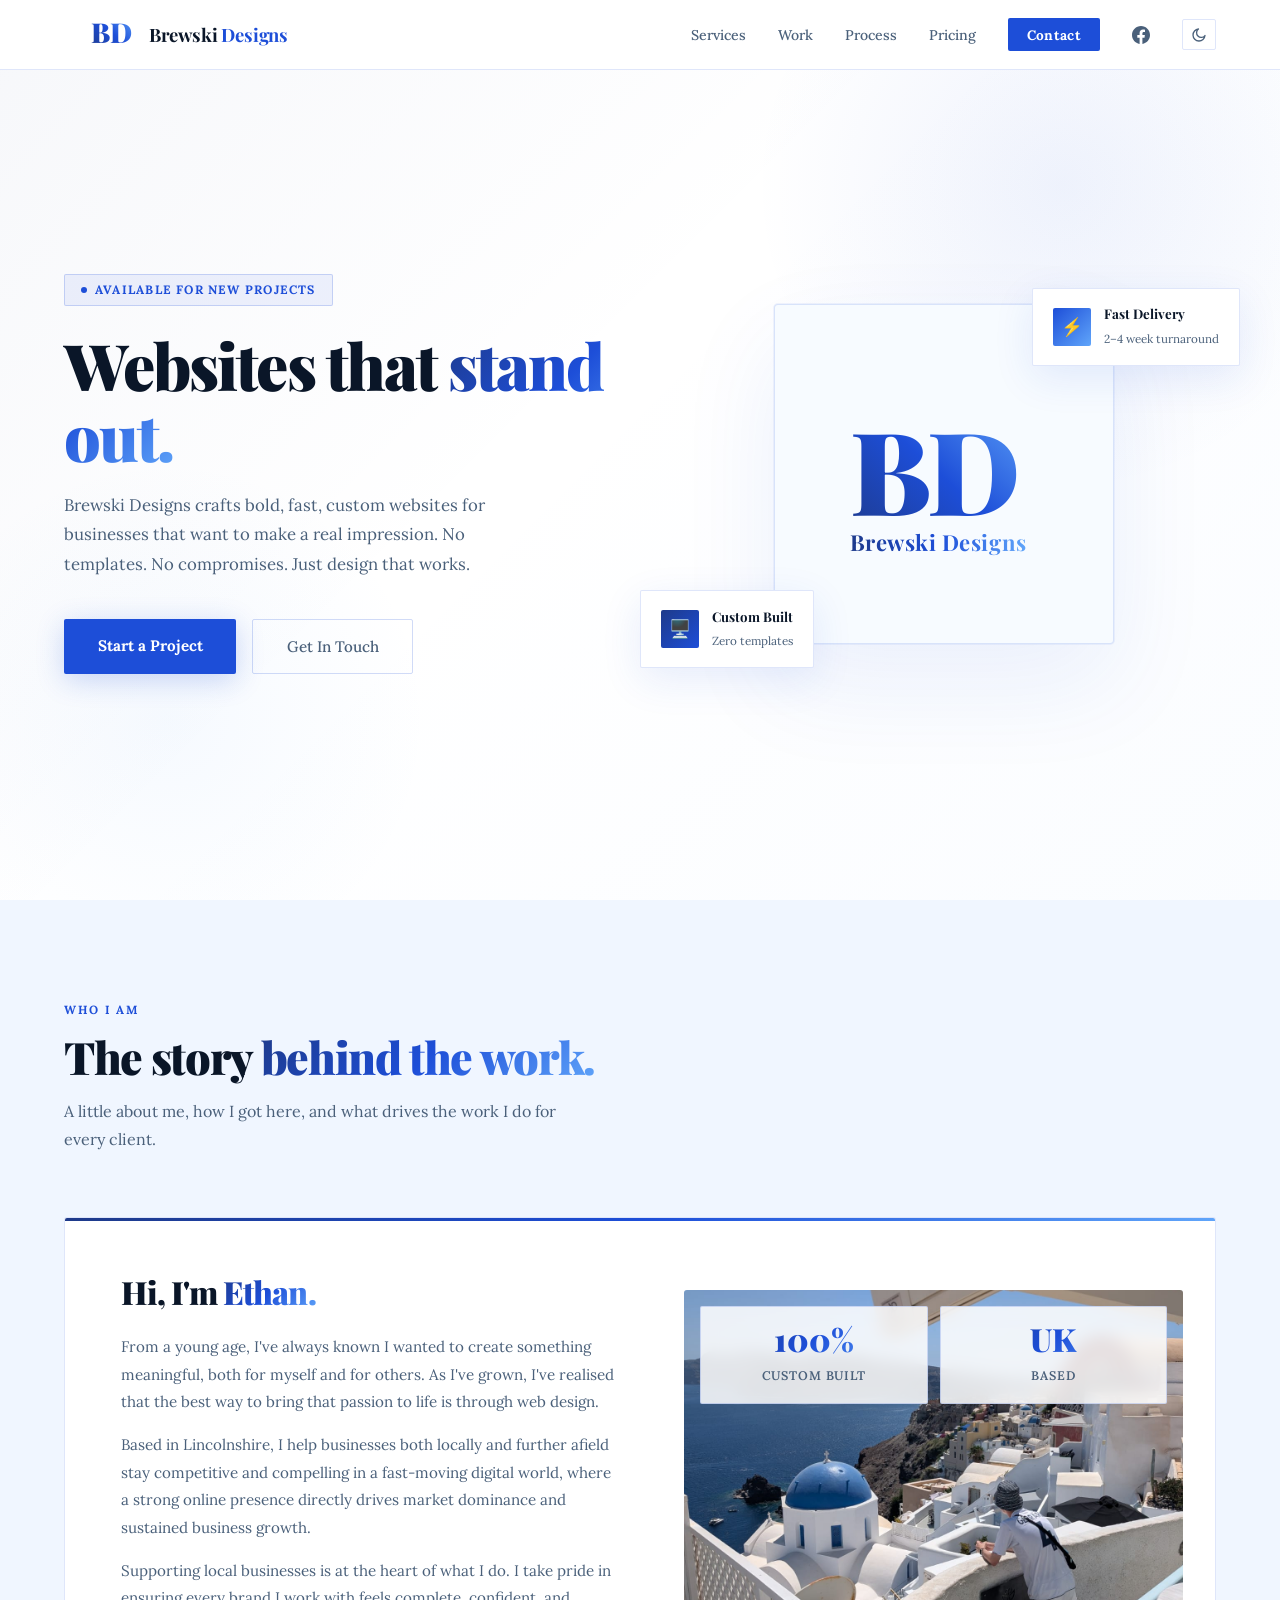
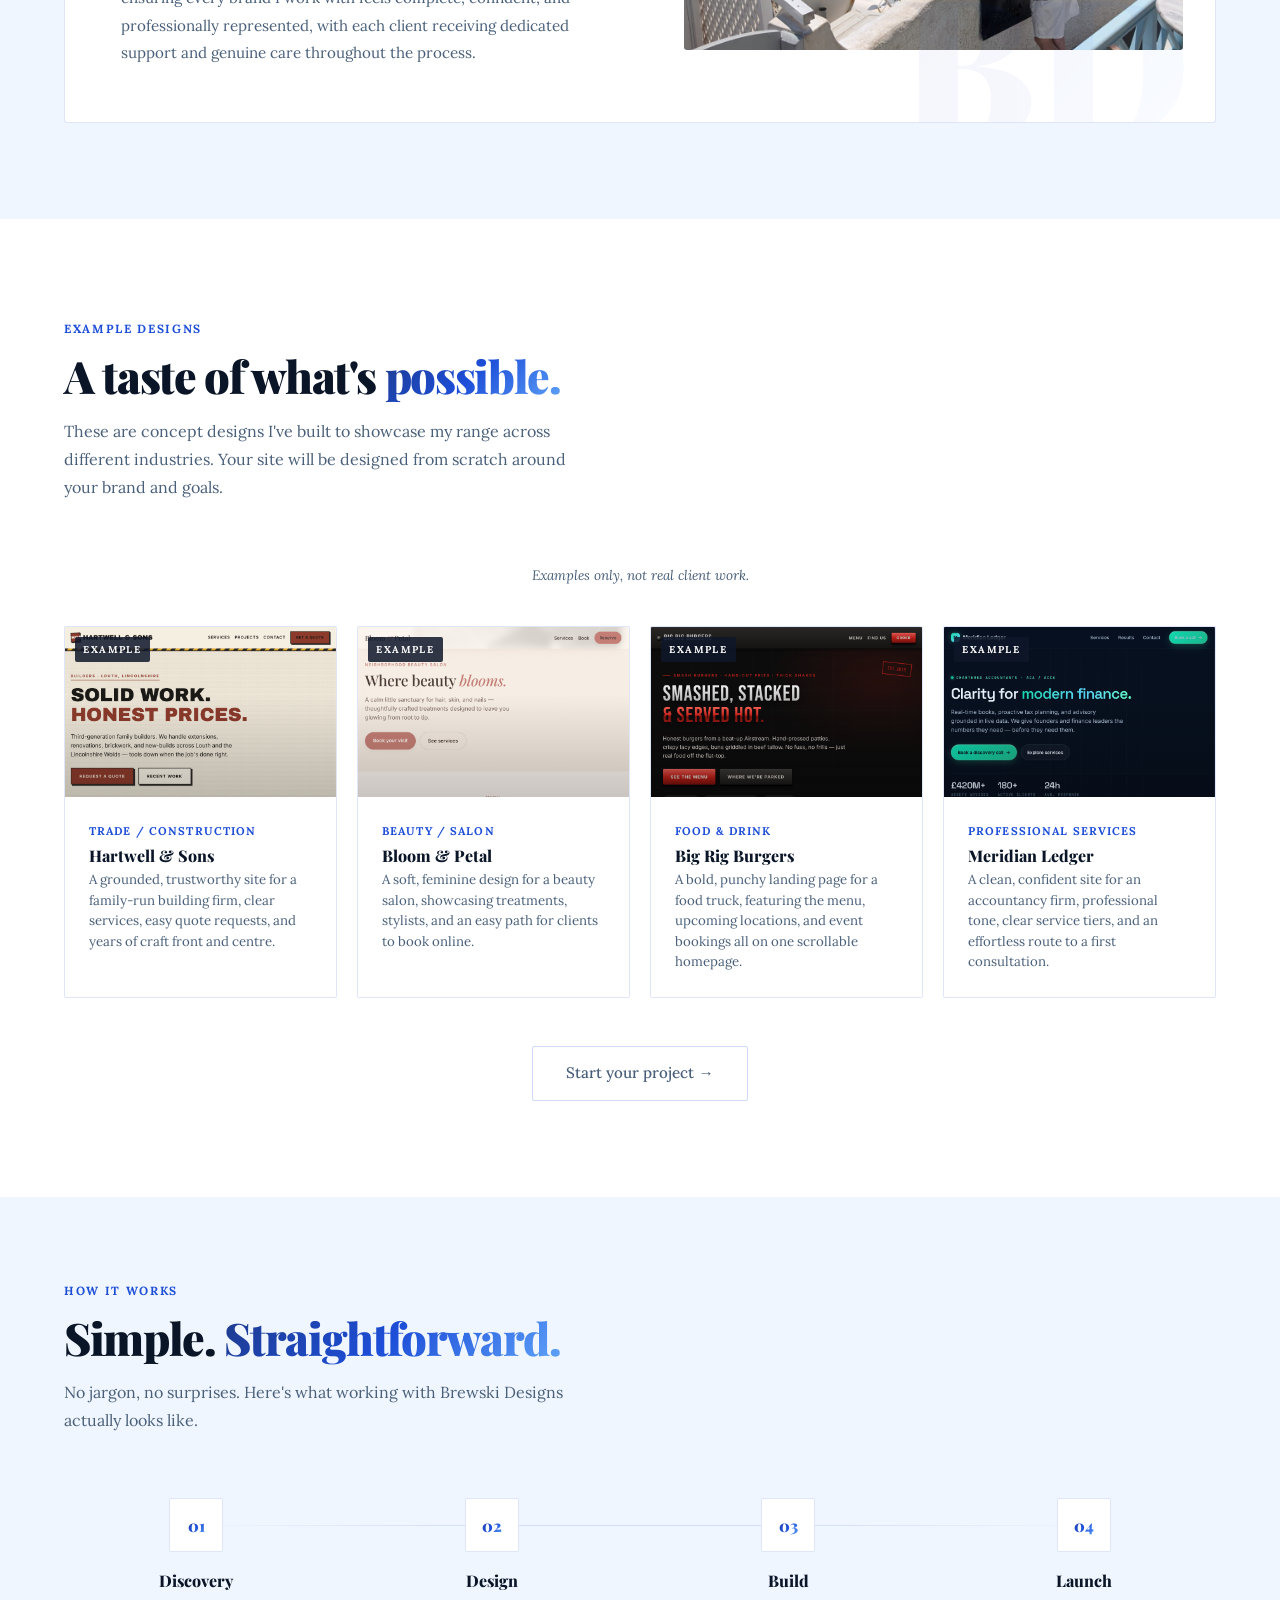
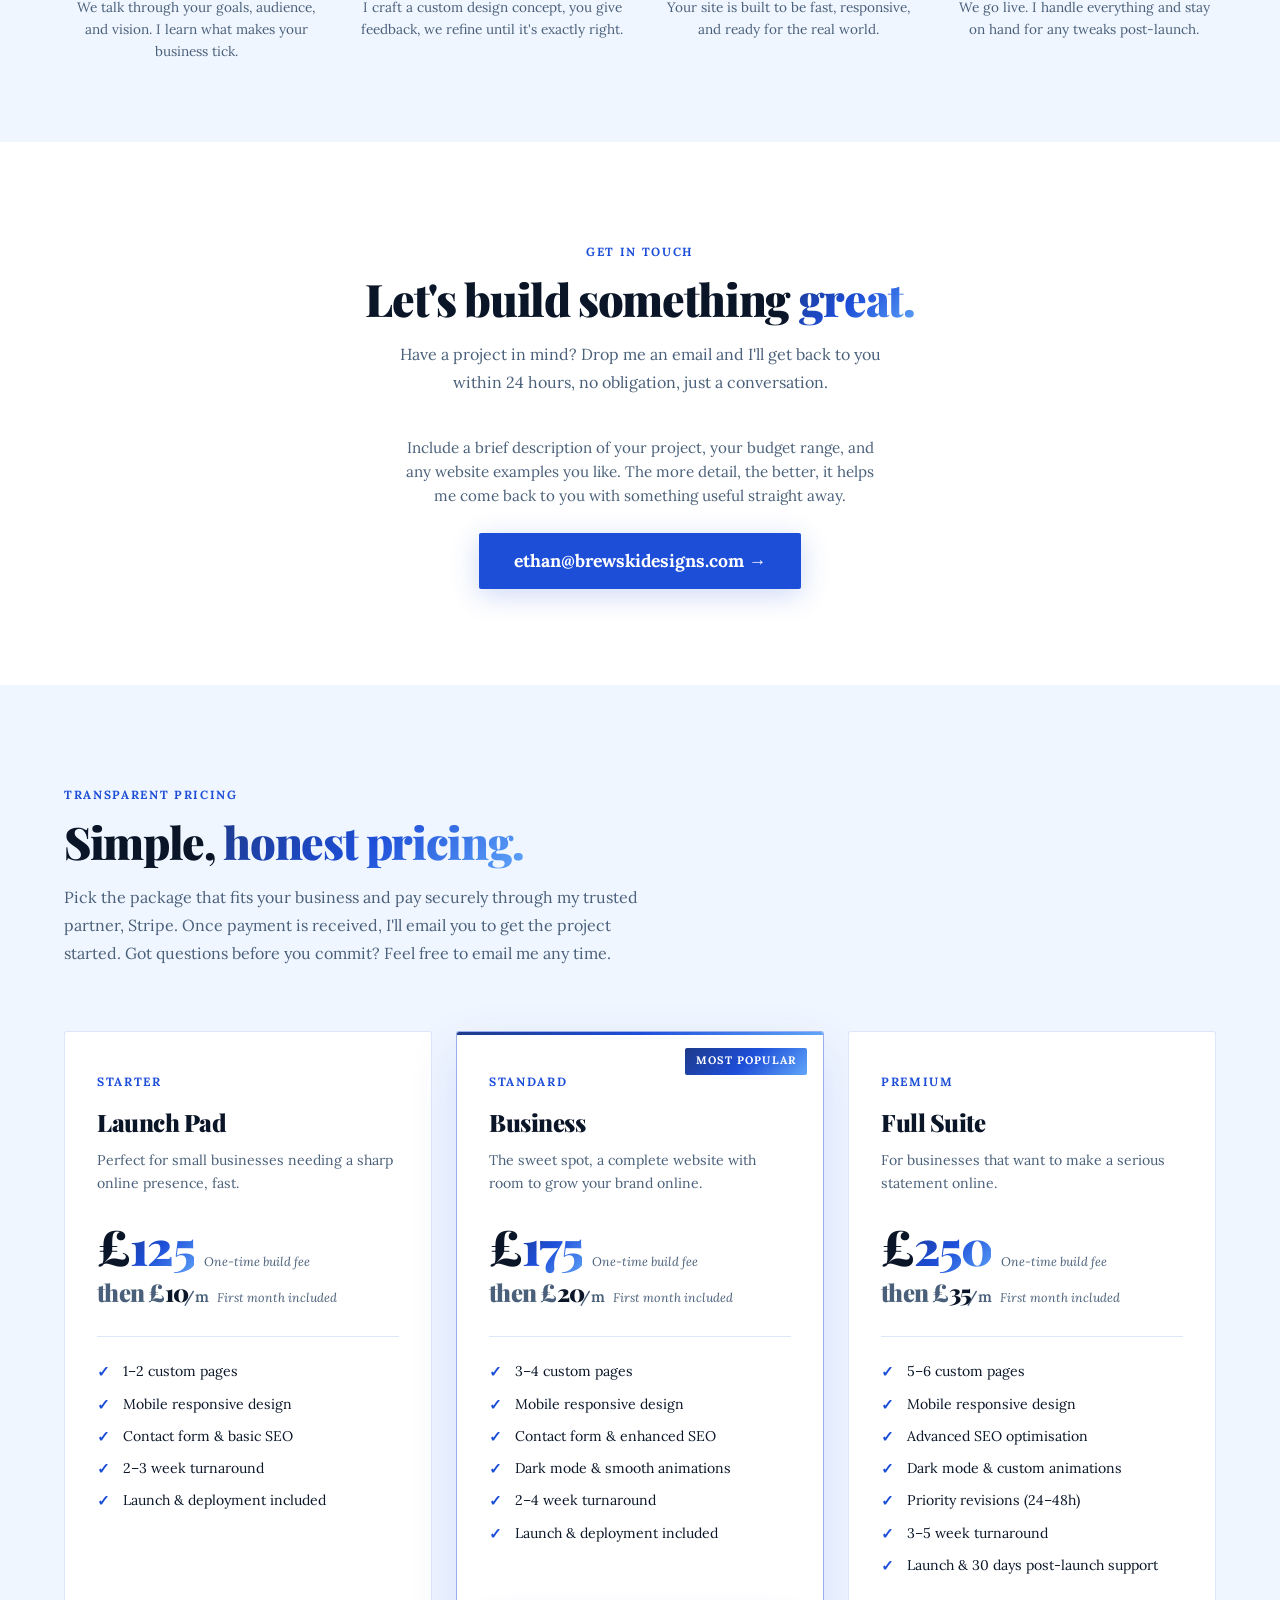
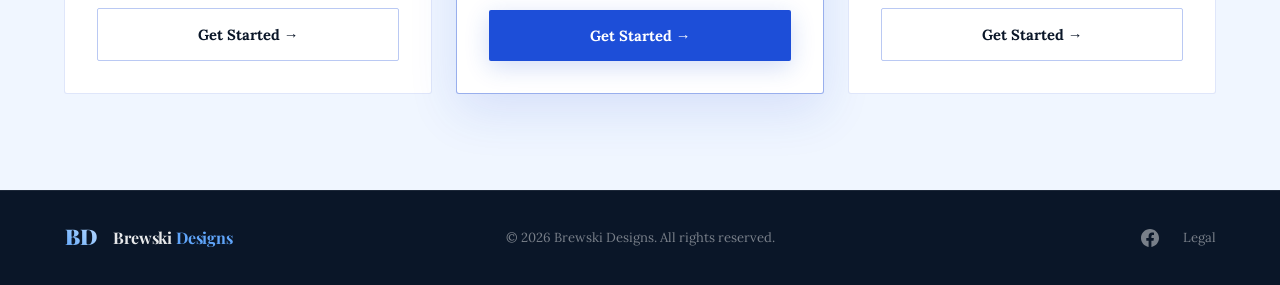
==== index.html @ c7e1b0f9 "Add files via upload" ====
<!DOCTYPE html>
<html lang="en">
<head>
  <meta charset="UTF-8" />
  <meta name="viewport" content="width=device-width, initial-scale=1.0" />

  <!-- Primary SEO -->
  <title>Brewski Designs | Custom Web Design for UK Businesses</title>
  <meta name="description" content="Brewski Designs crafts bold, fast, custom websites for UK businesses. 100% custom-built, no templates. Starter, Standard & Premium packages from £125." />
  <meta name="keywords" content="web design, website design, UK web designer, Lincolnshire web design, custom website, small business website, bespoke web design, Brewski Designs" />
  <meta name="author" content="Ethan Brewer" />
  <meta name="robots" content="index, follow" />
  <link rel="canonical" href="https://brewskidesigns.com/" />

  <!-- Open Graph (Facebook, LinkedIn, iMessage, etc.) -->
  <meta property="og:type" content="website" />
  <meta property="og:url" content="https://brewskidesigns.com/" />
  <meta property="og:title" content="Brewski Designs | Custom Web Design for UK Businesses" />
  <meta property="og:description" content="Bold, fast, custom websites for UK businesses. No templates, no compromises. Starter, Standard & Premium packages from £125." />
  <meta property="og:image" content="https://brewskidesigns.com/og-image.png" />
  <meta property="og:image:alt" content="Brewski Designs logo" />
  <meta property="og:site_name" content="Brewski Designs" />
  <meta property="og:locale" content="en_GB" />

  <!-- Twitter / X -->
  <meta name="twitter:card" content="summary" />
  <meta name="twitter:title" content="Brewski Designs | Custom Web Design for UK Businesses" />
  <meta name="twitter:description" content="Bold, fast, custom websites for UK businesses. No templates, no compromises. Packages from £175." />
  <meta name="twitter:image" content="https://brewskidesigns.com/og-image.png" />
  <meta name="twitter:image:alt" content="Brewski Designs logo" />

  <!-- Theme colour for mobile browser chrome -->
  <meta name="theme-color" content="#1D4ED8" media="(prefers-color-scheme: light)" />
  <meta name="theme-color" content="#090F1D" media="(prefers-color-scheme: dark)" />

  <!-- Structured data: Local business -->
  <script type="application/ld+json">
  {
    "@context": "https://schema.org",
    "@type": "ProfessionalService",
    "name": "Brewski Designs",
    "description": "Custom web design service for UK businesses.",
    "url": "https://brewskidesigns.com/",
    "email": "ethan@brewskidesigns.com",
    "founder": { "@type": "Person", "name": "Ethan Brewer" },
    "areaServed": { "@type": "Country", "name": "United Kingdom" },
    "address": { "@type": "PostalAddress", "addressRegion": "Lincolnshire", "addressCountry": "GB" },
    "priceRange": "££",
    "image": "https://brewskidesigns.com/favicon_io/android-chrome-512x512.png",
    "sameAs": []
  }
  </script>

  <link rel="apple-touch-icon" sizes="180x180" href="favicon_io/apple-touch-icon.png">
  <link rel="icon" type="image/png" sizes="32x32" href="favicon_io/favicon-32x32.png">
  <link rel="icon" type="image/png" sizes="16x16" href="favicon_io/favicon-16x16.png">
  <link rel="manifest" href="favicon_io/site.webmanifest">
  <link rel="preconnect" href="https://fonts.googleapis.com" />
  <link rel="preconnect" href="https://fonts.gstatic.com" crossorigin />
  <link href="https://fonts.googleapis.com/css2?family=Playfair+Display:wght@400;700;900&family=Lora:wght@400;500;600;700&display=swap" rel="stylesheet" />
  <style>
    *, *::before, *::after { box-sizing: border-box; margin: 0; padding: 0; }

    :root {
      --navy:      #1e3a8a;
      --blue:      #1D4ED8;
      --sky:       #60A5FA;
      --black:     #0A1628;

      /* Surfaces */
      --bg:        #FFFFFF;
      --bg-2:      #F0F6FF;
      --bg-card:   #F7FBFF;
      --bg-card2:  #EBF4FF;
      --text:      #0A1628;
      --muted:     #4A607A;
      --border:    rgba(29,78,216,.14);
      --white:     #FFFFFF;

      /* Component-specific */
      --nav-bg:         rgba(255,255,255,.94);
      --float-card-bg:  #FFFFFF;
      --stat-box-bg:    rgba(255,255,255,.85);
      --stat-box-hover: rgba(255,255,255,.98);
      --footer-bg:      #0A1628;

      /* Gradient shorthand */
      --grad: linear-gradient(135deg, var(--navy), var(--blue), var(--sky));
      --grad-45: linear-gradient(45deg, var(--navy), var(--blue) 50%, var(--sky));
    }

    /* ── DARK MODE ────────────────────────────────────────── */
    [data-theme="dark"] {
      --bg:        #090F1D;
      --bg-2:      #0C1526;
      --bg-card:   #101A30;
      --bg-card2:  #142038;
      --text:      #E4EDF8;
      --muted:     #6A84A6;
      --border:    rgba(96,165,250,.13);

      --nav-bg:         rgba(9,15,29,.92);
      --float-card-bg:  #142038;
      --stat-box-bg:    rgba(9,15,29,.78);
      --stat-box-hover: rgba(9,15,29,.94);
      --footer-bg:      #060C18;
    }

    /* Smooth theme transitions */
    body, nav, section, footer,
    .about-card, .project-card,
    .float-card, .about-stat, .step-num,
    .hero-logo-wrap {
      transition: background .3s, background-color .3s, border-color .3s, color .3s, box-shadow .3s;
    }

    html { scroll-behavior: smooth; }

    body {
      font-family: 'Lora', Georgia, serif;
      color: var(--text);
      background: var(--bg);
      line-height: 1.6;
      overflow-x: hidden;
    }

    h1, h2, h3, h4 { font-family: 'Playfair Display', Georgia, serif; line-height: 1.1; }

    /* ── LOGO SVG ─────────────────────────────────────────── */
    .bd-logo-svg { display: block; }

    /* ── NAV ──────────────────────────────────────────────── */
    nav {
      position: fixed;
      top: 0; left: 0; right: 0;
      z-index: 100;
      display: flex;
      align-items: center;
      justify-content: space-between;
      padding: 0 5% 0 7%;
      height: 70px;
      background: var(--nav-bg);
      backdrop-filter: blur(16px);
      border-bottom: 1px solid var(--border);
    }

    .nav-brand {
      display: flex;
      align-items: center;
      gap: .7rem;
      text-decoration: none;
    }

    .nav-brand-text {
      font-family: 'Playfair Display', serif;
      font-size: 1.15rem;
      font-weight: 700;
      letter-spacing: -.01em;
    }

    .nav-brand-text .b1 { color: var(--text); }
    .nav-brand-text .b2 { color: var(--blue); }

    [data-theme="dark"] .nav-brand-text .b2 { color: var(--sky); }

    footer .nav-brand-text .b1 { color: rgba(255,255,255,.85); }
    footer .nav-brand-text .b2 { color: var(--sky); }

    .nav-links {
      display: flex;
      align-items: center;
      gap: 2rem;
      list-style: none;
    }

    .nav-links a {
      color: var(--muted);
      text-decoration: none;
      font-size: .88rem;
      font-weight: 500;
      transition: color .2s;
      font-family: 'Lora', serif;
    }

    .nav-links a:hover { color: var(--text); }

    .btn-nav {
      background: var(--blue);
      color: var(--white) !important;
      padding: .48rem 1.2rem;
      border-radius: 2px;
      font-weight: 700 !important;
      font-size: .85rem !important;
      letter-spacing: .02em;
      transition: opacity .2s !important;
    }

    .btn-nav:hover { opacity: .85 !important; }

    /* ── HERO ─────────────────────────────────────────────── */
    .hero {
      min-height: 100vh;
      display: flex;
      align-items: center;
      padding: 9rem 5% 6rem;
      position: relative;
      overflow: hidden;
    }

    /* Subtle background tint orbs */
    .hero::before {
      content: '';
      position: absolute;
      top: -15%;
      right: -8%;
      width: 640px; height: 640px;
      background: radial-gradient(circle, rgba(29,78,216,.07) 0%, transparent 68%);
      pointer-events: none;
    }

    .hero::after {
      content: '';
      position: absolute;
      bottom: -10%;
      left: -8%;
      width: 540px; height: 540px;
      background: radial-gradient(circle, rgba(96,165,250,.06) 0%, transparent 68%);
      pointer-events: none;
    }

    /* Subtle diagonal sweep */
    .hero-sweep {
      position: absolute;
      inset: 0;
      background: linear-gradient(135deg,
        rgba(30,58,138,.04) 0%,
        transparent 45%,
        rgba(96,165,250,.03) 100%
      );
      pointer-events: none;
    }

    .hero-inner {
      display: grid;
      grid-template-columns: 1fr 1fr;
      gap: 4rem;
      align-items: center;
      max-width: 1200px;
      width: 100%;
      position: relative;
      z-index: 1;
    }

    .hero-pill {
      display: inline-flex;
      align-items: center;
      gap: .5rem;
      background: rgba(29,78,216,.07);
      border: 1px solid rgba(29,78,216,.2);
      color: var(--blue);
      font-size: .76rem;
      font-weight: 700;
      letter-spacing: .1em;
      text-transform: uppercase;
      padding: .35rem 1rem;
      border-radius: 2px;
      margin-bottom: 1.5rem;
      font-family: 'Lora', serif;
    }

    .hero-pill::before {
      content: '';
      width: 6px; height: 6px;
      border-radius: 50%;
      background: var(--blue);
      animation: blink 2s infinite;
    }

    @keyframes blink {
      0%,100% { opacity:1; transform:scale(1); }
      50%      { opacity:.4; transform:scale(.65); }
    }

    .hero h1 {
      font-size: clamp(2.8rem, 5vw, 4.4rem);
      font-weight: 900;
      color: var(--text);
      letter-spacing: -.03em;
      margin-bottom: 1.25rem;
    }

    .hero h1 .grad-text {
      background: var(--grad);
      -webkit-background-clip: text;
      -webkit-text-fill-color: transparent;
      background-clip: text;
    }

    .hero p {
      color: var(--muted);
      font-size: 1.05rem;
      line-height: 1.75;
      max-width: 460px;
      margin-bottom: 2.5rem;
    }

    .hero-btns { display: flex; gap: 1rem; flex-wrap: wrap; }

    .btn-primary {
      background: var(--blue);
      color: var(--white);
      font-family: 'Lora', serif;
      font-size: .95rem;
      font-weight: 700;
      padding: .9rem 2.1rem;
      border-radius: 2px;
      text-decoration: none;
      border: none;
      cursor: pointer;
      display: inline-block;
      transition: opacity .2s, transform .15s;
      box-shadow: 0 6px 28px rgba(29,78,216,.22);
    }

    .btn-primary:hover { opacity: .88; transform: translateY(-2px); }

    .btn-ghost {
      background: transparent;
      color: var(--muted);
      font-family: 'Lora', serif;
      font-size: .95rem;
      font-weight: 500;
      padding: .9rem 2.1rem;
      border-radius: 2px;
      text-decoration: none;
      border: 1px solid rgba(29,78,216,.2);
      display: inline-block;
      transition: color .2s, border-color .2s, transform .15s;
    }

    .btn-ghost:hover { color: var(--text); border-color: var(--blue); transform: translateY(-2px); }

    /* Hero right — big logo + floating card */
    .hero-visual {
      display: flex;
      align-items: center;
      justify-content: center;
      position: relative;
    }

    .hero-logo-wrap {
      width: 340px;
      height: 340px;
      border-radius: 4px;
      background: var(--bg-card);
      border: 1px solid var(--border);
      display: flex;
      align-items: center;
      justify-content: center;
      box-shadow:
        0 0 0 1px rgba(29,78,216,.06),
        0 40px 100px rgba(29,78,216,.08);
    }

    .hero-logo-wrap svg { width: 220px; height: auto; }

    .float-card {
      position: absolute;
      background: var(--float-card-bg);
      border: 1px solid var(--border);
      border-radius: 2px;
      padding: .9rem 1.25rem;
      display: flex;
      align-items: center;
      gap: .8rem;
      box-shadow: 0 12px 40px rgba(29,78,216,.1);
    }

    .float-card.fc-1 { bottom: -1.5rem; left: -2rem; }
    .float-card.fc-2 { top: -1rem; right: -1.5rem; }

    .fc-icon {
      width: 38px; height: 38px;
      border-radius: 2px;
      display: flex; align-items: center; justify-content: center;
      font-size: 1.1rem;
      flex-shrink: 0;
    }

    .fc-icon.grad-bg {
      background: linear-gradient(135deg, var(--navy), var(--blue));
    }

    .fc-icon.gold-bg {
      background: linear-gradient(135deg, var(--blue), var(--sky));
    }

    .fc-text strong {
      display: block;
      font-size: .83rem;
      font-weight: 700;
      color: var(--text);
      font-family: 'Playfair Display', serif;
    }

    .fc-text span {
      font-size: .73rem;
      color: var(--muted);
    }

    /* ── SECTION COMMONS ──────────────────────────────────── */
    section { padding: 6rem 5%; }

    .section-label {
      font-size: .74rem;
      font-weight: 700;
      letter-spacing: .14em;
      text-transform: uppercase;
      color: var(--blue);
      margin-bottom: .75rem;
      display: inline-block;
      font-family: 'Lora', serif;
    }

    .section-title {
      font-size: clamp(2rem, 3.5vw, 2.8rem);
      font-weight: 900;
      color: var(--text);
      letter-spacing: -.03em;
      margin-bottom: 1rem;
    }

    .section-title .grad-text {
      background: var(--grad);
      -webkit-background-clip: text;
      -webkit-text-fill-color: transparent;
      background-clip: text;
    }

    .section-sub {
      color: var(--muted);
      font-size: 1rem;
      max-width: 520px;
      line-height: 1.75;
    }

    .section-header { margin-bottom: 4rem; }

    /* ── ABOUT CARD ───────────────────────────────────────── */
    #services { background: var(--bg-2); }

    .about-card {
      background: var(--white);
      border: 1px solid var(--border);
      border-radius: 3px;
      padding: 3.5rem 2rem 3.5rem 3.5rem;
      position: relative;
      overflow: hidden;
      display: grid;
      grid-template-columns: 1fr 1fr;
      gap: 4rem;
      align-items: stretch;
    }

    /* Gradient top border */
    .about-card::before {
      content: '';
      position: absolute;
      top: 0; left: 0; right: 0;
      height: 3px;
      background: var(--grad);
    }

    /* Decorative background monogram */
    .about-card::after {
      content: 'BD';
      position: absolute;
      bottom: -2rem;
      right: 1.5rem;
      font-family: 'Playfair Display', serif;
      font-weight: 900;
      font-size: 12rem;
      background: var(--grad);
      -webkit-background-clip: text;
      -webkit-text-fill-color: transparent;
      background-clip: text;
      opacity: .04;
      pointer-events: none;
      line-height: 1;
    }

    .about-left h3 {
      font-size: 2rem;
      font-weight: 900;
      color: var(--text);
      letter-spacing: -.03em;
      margin-bottom: 1.5rem;
    }

    .about-left h3 span {
      background: var(--grad);
      -webkit-background-clip: text;
      -webkit-text-fill-color: transparent;
      background-clip: text;
    }

    .about-left p {
      font-size: .95rem;
      color: var(--muted);
      line-height: 1.8;
      margin-bottom: 1rem;
    }

    .about-left p:last-of-type { margin-bottom: 0; }

    .about-right {
      display: flex;
      flex-direction: column;
      gap: 0;
    }

    .about-stats-row {
      position: absolute;
      top: 1rem;
      left: 1rem;
      right: 1rem;
      display: grid;
      grid-template-columns: 1fr 1fr;
      gap: .75rem;
      z-index: 1;
    }

    .about-right .about-stat {
      padding: 1rem 1rem;
    }

    .about-image-box {
      flex: 1;
      border-radius: 3px;
      overflow: hidden;
      min-height: 320px;
      position: relative;
      background: var(--bg-card2);
      border: none;
      margin: 1rem 0;
    }

    .about-image-box img {
      width: 100%;
      height: 100%;
      object-fit: cover;
      object-position: 30% center;
      display: block;
      position: absolute;
      inset: 0;
    }

    .about-stat {
      background: var(--stat-box-bg);
      backdrop-filter: blur(8px);
      -webkit-backdrop-filter: blur(8px);
      border: 1px solid rgba(29,78,216,.18);
      border-radius: 2px;
      padding: 1.5rem 1.25rem;
      text-align: center;
      transition: border-color .2s, background .2s;
    }

    .about-stat:hover {
      background: var(--stat-box-hover);
      border-color: rgba(29,78,216,.4);
    }

    .about-stat .stat-val {
      font-family: 'Playfair Display', serif;
      font-size: 2rem;
      font-weight: 900;
      background: var(--grad);
      -webkit-background-clip: text;
      -webkit-text-fill-color: transparent;
      background-clip: text;
      line-height: 1;
      margin-bottom: .4rem;
      display: block;
    }

    .about-stat .stat-label {
      font-size: .78rem;
      font-weight: 600;
      color: var(--muted);
      text-transform: uppercase;
      letter-spacing: .07em;
    }

    @media (max-width: 768px) {
      .about-card { grid-template-columns: 1fr; gap: 2.5rem; padding: 2rem; }
      .about-image-box { border-radius: 2px; min-height: 260px; }
      .about-card::after { display: none; }
    }

    /* ── PORTFOLIO ────────────────────────────────────────── */
    #portfolio { background: var(--bg); }

    .portfolio-grid {
      display: grid;
      grid-template-columns: repeat(4, 1fr);
      gap: 1.25rem;
    }

    .portfolio-note {
      max-width: 720px;
      margin: 0 auto 2.5rem;
      text-align: center;
      font-family: 'Lora', serif;
      font-size: .85rem;
      color: var(--muted);
      font-style: italic;
    }

    .project-card {
      border-radius: 2px;
      overflow: hidden;
      background: var(--white);
      border: 1px solid var(--border);
      transition: transform .25s, box-shadow .25s, border-color .25s;
      cursor: pointer;
    }

    .project-card:hover {
      transform: translateY(-5px);
      box-shadow: 0 24px 60px rgba(29,78,216,.1);
      border-color: rgba(29,78,216,.35);
    }

    .project-thumb {
      width: 100%;
      aspect-ratio: 16/10;
      display: flex; align-items: center; justify-content: center;
      font-family: 'Playfair Display', serif;
      font-size: 2.2rem;
      font-weight: 900;
      letter-spacing: -.04em;
      position: relative;
      overflow: hidden;
      background: #f3f4f6;
    }

    .project-thumb img {
      width: 100%;
      height: 100%;
      object-fit: cover;
      object-position: top center;
      display: block;
    }

    .example-badge {
      position: absolute;
      top: .6rem;
      left: .6rem;
      background: rgba(15, 23, 42, .85);
      color: #fff;
      font-family: 'Lora', serif;
      font-size: .62rem;
      font-weight: 700;
      letter-spacing: .14em;
      text-transform: uppercase;
      padding: .3rem .55rem;
      border-radius: 2px;
      z-index: 2;
    }

    .project-thumb::after {
      content: '';
      position: absolute; inset: 0;
      background: linear-gradient(to bottom, transparent 40%, rgba(0,0,0,.2));
    }

    .pt-1 { background: linear-gradient(135deg, #dbeafe, #bfdbfe); color: var(--navy); }
    .pt-2 { background: linear-gradient(135deg, #eff6ff, #dbeafe); color: var(--blue); }
    .pt-3 { background: linear-gradient(135deg, #e0f2fe, #bae6fd); color: var(--navy); }

    .project-info { padding: 1.25rem 1.5rem 1.5rem; }

    .project-tag {
      font-size: .7rem;
      font-weight: 700;
      letter-spacing: .1em;
      text-transform: uppercase;
      color: var(--blue);
      margin-bottom: .4rem;
      display: inline-block;
      font-family: 'Lora', serif;
    }

    .project-info h3 { font-size: 1rem; font-weight: 800; color: var(--text); margin-bottom: .35rem; }
    .project-info p { font-size: .83rem; color: var(--muted); line-height: 1.55; }

    .portfolio-cta { text-align: center; margin-top: 3rem; }

    /* ── PROCESS ──────────────────────────────────────────── */
    #process { background: var(--bg-2); padding: 5rem 5%; }

    .process-steps {
      display: grid;
      grid-template-columns: repeat(4, 1fr);
      gap: 2rem;
      margin-top: 4rem;
      position: relative;
    }

    .process-steps::before {
      content: '';
      position: absolute;
      top: 27px; left: 10%; right: 10%;
      height: 1px;
      background: linear-gradient(90deg, transparent, var(--border), var(--border), transparent);
    }

    .step { text-align: center; position: relative; }

    .step-num {
      width: 54px; height: 54px;
      border-radius: 2px;
      background: var(--white);
      border: 1px solid var(--border);
      display: flex; align-items: center; justify-content: center;
      font-family: 'Playfair Display', serif;
      font-weight: 900;
      font-size: 1rem;
      margin: 0 auto 1.2rem;
      position: relative;
      z-index: 1;
    }

    /* Gradient number text */
    .step-num span {
      background: var(--grad);
      -webkit-background-clip: text;
      -webkit-text-fill-color: transparent;
      background-clip: text;
    }

    .step h3 { font-size: 1rem; font-weight: 800; color: var(--text); margin-bottom: .5rem; }
    .step p { font-size: .85rem; color: var(--muted); line-height: 1.6; }

    /* ── PRICING ──────────────────────────────────────────── */
    #pricing { background: var(--bg-2); }

    #pricing .section-sub { max-width: 780px; text-wrap: balance; }

    .pricing-grid {
      display: grid;
      grid-template-columns: repeat(3, 1fr);
      gap: 1.5rem;
      max-width: 1200px;
      margin: 0 auto;
    }

    .price-card {
      position: relative;
      background: var(--white);
      border: 1px solid var(--border);
      border-radius: 3px;
      padding: 2.5rem 2rem 2rem;
      display: flex;
      flex-direction: column;
      transition: transform .25s, box-shadow .25s, border-color .25s;
      overflow: hidden;
    }

    [data-theme="dark"] .price-card { background: var(--bg-card); }

    .price-card:hover {
      transform: translateY(-6px);
      box-shadow: 0 24px 60px rgba(29,78,216,.1);
      border-color: rgba(29,78,216,.35);
    }

    .price-card.featured {
      border-color: rgba(29,78,216,.45);
      box-shadow: 0 18px 50px rgba(29,78,216,.12);
    }

    .price-card.featured::before {
      content: '';
      position: absolute;
      top: 0; left: 0; right: 0;
      height: 3px;
      background: var(--grad);
    }

    .price-badge {
      position: absolute;
      top: 1rem;
      right: 1rem;
      background: var(--grad);
      color: var(--white);
      font-size: .68rem;
      font-weight: 700;
      letter-spacing: .1em;
      text-transform: uppercase;
      padding: .3rem .7rem;
      border-radius: 2px;
      font-family: 'Lora', serif;
    }

    .price-tier {
      font-family: 'Lora', serif;
      font-size: .75rem;
      font-weight: 700;
      letter-spacing: .14em;
      text-transform: uppercase;
      color: var(--blue);
      margin-bottom: .75rem;
    }

    .price-name {
      font-family: 'Playfair Display', serif;
      font-size: 1.5rem;
      font-weight: 900;
      color: var(--text);
      letter-spacing: -.02em;
      margin-bottom: .5rem;
    }

    .price-desc {
      font-size: .88rem;
      color: var(--muted);
      line-height: 1.6;
      margin-bottom: 1.75rem;
    }

    .price-amount-row {
      display: flex;
      align-items: baseline;
      gap: .6rem;
      flex-wrap: wrap;
      margin-bottom: .5rem;
    }

    .price-amount-row.monthly {
      margin-bottom: 1.75rem;
    }

    .price-amount {
      font-family: 'Playfair Display', serif;
      font-size: 3rem;
      font-weight: 900;
      color: var(--text);
      letter-spacing: -.03em;
      line-height: 1;
    }

    .price-amount-row.monthly .price-amount {
      font-size: 1.5rem;
      color: var(--muted);
    }

    .price-amount-row.monthly .price-amount .grad-text {
      background: none;
      -webkit-text-fill-color: var(--text);
      color: var(--text);
    }

    .price-amount .grad-text {
      background: var(--grad);
      -webkit-background-clip: text;
      -webkit-text-fill-color: transparent;
      background-clip: text;
    }

    .price-amount-note {
      font-size: .78rem;
      color: var(--muted);
      font-style: italic;
    }

    .price-period {
      font-family: 'Lora', serif;
      font-size: .95rem;
      font-weight: 600;
      color: var(--muted);
      margin-left: -.25rem;
    }

    .price-features {
      list-style: none;
      margin: 0 0 2rem 0;
      padding: 1.5rem 0 0;
      border-top: 1px solid var(--border);
      display: flex;
      flex-direction: column;
      gap: .7rem;
      flex-grow: 1;
    }

    .price-features li {
      font-size: .88rem;
      color: var(--text);
      padding-left: 1.6rem;
      position: relative;
      line-height: 1.5;
    }

    .price-features li::before {
      content: '✓';
      position: absolute;
      left: 0;
      top: 0;
      color: var(--blue);
      font-weight: 900;
      font-size: .95rem;
    }

    .price-btn {
      display: block;
      text-align: center;
      background: var(--blue);
      color: var(--white);
      font-family: 'Lora', serif;
      font-size: .92rem;
      font-weight: 700;
      padding: .85rem 1.4rem;
      border-radius: 2px;
      text-decoration: none;
      transition: opacity .2s, transform .15s;
      box-shadow: 0 6px 24px rgba(29,78,216,.2);
    }

    .price-btn:hover { opacity: .88; transform: translateY(-2px); }

    .price-btn.ghost {
      background: transparent;
      color: var(--text);
      border: 1px solid rgba(29,78,216,.3);
      box-shadow: none;
    }

    .price-btn.ghost:hover { border-color: var(--blue); color: var(--blue); }

    .pricing-note {
      text-align: center;
      margin-top: 2.5rem;
      font-size: .88rem;
      color: var(--muted);
      margin-left: auto;
      margin-right: auto;
      white-space: nowrap;
    }

    @media (max-width: 720px) {
      .pricing-note { white-space: normal; max-width: 420px; }
    }

    @media (max-width: 960px) {
      .pricing-grid { grid-template-columns: 1fr; max-width: 480px; }
    }

    /* ── CONTACT ──────────────────────────────────────────── */
    #contact { background: var(--bg); padding: 6rem 5%; }

    .contact-wrap { max-width: 760px; margin: 0 auto; text-align: center; }
    .contact-wrap .section-header { margin-bottom: 2.5rem; }
    .contact-wrap .section-sub { margin: 0 auto; }


    /* ── FOOTER ───────────────────────────────────────────── */
    footer {
      background: var(--footer-bg);
      border-top: 1px solid rgba(255,255,255,.08);
      padding: 2rem 5%;
    }

    .footer-top {
      display: grid;
      grid-template-columns: 1fr auto 1fr;
      align-items: center;
    }

    .footer-top p { text-align: center; }
    .footer-top .footer-legal { text-align: right; }

    .footer-bottom { display: none; }

    footer p { font-size: .82rem; color: rgba(255,255,255,.45); }

    .footer-links { display: flex; gap: 1.5rem; list-style: none; }
    .footer-links a { font-size: .82rem; color: rgba(255,255,255,.45); text-decoration: none; transition: color .2s; }
    .footer-links a:hover { color: rgba(255,255,255,.9); }

    .footer-legal { font-size: .82rem; color: rgba(255,255,255,.45); text-decoration: none; transition: color .2s; }
    .footer-legal:hover { color: rgba(255,255,255,.9); }

    footer .nav-brand-text .b1 { color: rgba(255,255,255,.9); }
    footer .nav-brand-text .b2 { color: var(--sky); }

    /* ── DARK MODE OVERRIDES ─────────────────────────────── */
    [data-theme="dark"] .pt-1 { background: linear-gradient(135deg, #0d1f45, #1e3a8a); color: #93C5FD; }
    [data-theme="dark"] .pt-2 { background: linear-gradient(135deg, #0f1e3c, #1D4ED8); color: #BFDBFE; }
    [data-theme="dark"] .pt-3 { background: linear-gradient(135deg, #0a1c38, #164E7A); color: #93C5FD; }

    [data-theme="dark"] .about-card { background: var(--bg-card); }
    [data-theme="dark"] .step-num { background: var(--bg-card); }
    [data-theme="dark"] .project-card { background: var(--bg-card); }
    [data-theme="dark"] .hero-logo-wrap { background: var(--bg-card); }

    /* Toggle button */
    .theme-toggle {
      background: none;
      border: 1px solid var(--border);
      border-radius: 2px;
      cursor: pointer;
      padding: .38rem .5rem;
      display: flex;
      align-items: center;
      justify-content: center;
      color: var(--muted);
      transition: color .2s, border-color .2s, background .3s;
      flex-shrink: 0;
    }

    .theme-toggle:hover {
      color: var(--text);
      border-color: var(--blue);
    }

    .theme-toggle svg { width: 16px; height: 16px; display: block; }

    .nav-social {
      display: flex;
      align-items: center;
      justify-content: center;
      color: var(--muted);
      transition: color .2s;
      flex-shrink: 0;
    }

    .nav-social:hover { color: var(--blue); }

    /* ── RESPONSIVE ───────────────────────────────────────── */
    @media (max-width: 960px) {
      .hero-inner { grid-template-columns: 1fr; }
      .hero-visual { display: none; }
      .services-grid { grid-template-columns: 1fr; }
      .portfolio-grid { grid-template-columns: repeat(2, 1fr); }
      .process-steps { grid-template-columns: repeat(2, 1fr); }
      .process-steps::before { display: none; }
    }

    @media (max-width: 640px) {
      nav { padding: 0 4%; }
      .nav-links { display: none; }
      section, #process, #contact { padding: 4rem 4%; }
      .portfolio-grid { grid-template-columns: 1fr; }
      .process-steps { grid-template-columns: 1fr 1fr; }
      .form-row { grid-template-columns: 1fr; }
      .contact-form { padding: 1.75rem; }
    }
  </style>
</head>
<body>

  <!-- ── NAV ──────────────────────────────────────────────── -->
  <nav>
    <a href="#" class="nav-brand">
      <!-- BD logo — inline SVG matching the uploaded logo exactly -->
      <svg class="bd-logo-svg" width="48" height="38" viewBox="0 0 126 100" xmlns="http://www.w3.org/2000/svg">
        <defs>
          <linearGradient id="navGrad" x1="0%" y1="100%" x2="100%" y2="0%">
            <stop offset="0%"   stop-color="#1e3a8a"/>
            <stop offset="50%"  stop-color="#1D4ED8"/>
            <stop offset="100%" stop-color="#60A5FA"/>
          </linearGradient>
        </defs>
        <text x="2" y="72" font-family="Playfair Display, serif" font-weight="900" font-size="72" fill="url(#navGrad)">BD</text>
      </svg>
      <span class="nav-brand-text">
        <span class="b1">Brewski</span> <span class="b2">Designs</span>
      </span>
    </a>
    <ul class="nav-links">
      <li><a href="#services">Services</a></li>
      <li><a href="#portfolio">Work</a></li>
      <li><a href="#process">Process</a></li>
      <li><a href="#pricing">Pricing</a></li>
      <li><a href="#contact" class="btn-nav">Contact</a></li>
      <li>
        <a href="https://www.facebook.com/profile.php?id=61573331893177" target="_blank" rel="noopener" class="nav-social" aria-label="Brewski Designs on Facebook">
          <svg xmlns="http://www.w3.org/2000/svg" viewBox="0 0 24 24" fill="currentColor" width="18" height="18"><path d="M24 12.073c0-6.627-5.373-12-12-12s-12 5.373-12 12c0 5.99 4.388 10.954 10.125 11.854v-8.385H7.078v-3.47h3.047V9.43c0-3.007 1.792-4.669 4.533-4.669 1.312 0 2.686.235 2.686.235v2.953H15.83c-1.491 0-1.956.925-1.956 1.874v2.25h3.328l-.532 3.47h-2.796v8.385C19.612 23.027 24 18.062 24 12.073z"/></svg>
        </a>
      </li>
      <li>
        <button class="theme-toggle" id="theme-toggle" aria-label="Toggle dark mode">
          <!-- Moon icon (shown in light mode) -->
          <svg id="icon-moon" xmlns="http://www.w3.org/2000/svg" fill="none" viewBox="0 0 24 24" stroke="currentColor" stroke-width="2">
            <path stroke-linecap="round" stroke-linejoin="round" d="M21 12.79A9 9 0 1111.21 3a7 7 0 109.79 9.79z"/>
          </svg>
          <!-- Sun icon (shown in dark mode) -->
          <svg id="icon-sun" xmlns="http://www.w3.org/2000/svg" fill="none" viewBox="0 0 24 24" stroke="currentColor" stroke-width="2" style="display:none">
            <circle cx="12" cy="12" r="5"/><line x1="12" y1="1" x2="12" y2="3"/><line x1="12" y1="21" x2="12" y2="23"/><line x1="4.22" y1="4.22" x2="5.64" y2="5.64"/><line x1="18.36" y1="18.36" x2="19.78" y2="19.78"/><line x1="1" y1="12" x2="3" y2="12"/><line x1="21" y1="12" x2="23" y2="12"/><line x1="4.22" y1="19.78" x2="5.64" y2="18.36"/><line x1="18.36" y1="5.64" x2="19.78" y2="4.22"/>
          </svg>
        </button>
      </li>
    </ul>
  </nav>

  <!-- ── HERO ─────────────────────────────────────────────── -->
  <section class="hero" id="home">
    <div class="hero-sweep"></div>
    <div class="hero-inner">
      <div class="hero-text">
        <div class="hero-pill">Available for new projects</div>
        <h1>Websites that <span class="grad-text">stand out.</span></h1>
        <p>Brewski Designs crafts bold, fast, custom websites for businesses that want to make a real impression. No templates. No compromises. Just design that works.</p>
        <div class="hero-btns">
          <a href="#pricing" class="btn-primary">Start a Project</a>
          <a href="#contact" class="btn-ghost">Get In Touch</a>
        </div>
      </div>

      <div class="hero-visual">
        <!-- Large logo centrepiece -->
        <div class="hero-logo-wrap">
          <svg viewBox="0 -40 420 400" xmlns="http://www.w3.org/2000/svg">
            <defs>
              <linearGradient id="heroGrad" x1="0%" y1="100%" x2="100%" y2="0%">
                <stop offset="0%"   stop-color="#1e3a8a"/>
                <stop offset="50%"  stop-color="#1D4ED8"/>
                <stop offset="100%" stop-color="#60A5FA"/>
              </linearGradient>
              <linearGradient id="textGrad" x1="0%" y1="0%" x2="100%" y2="0%">
                <stop offset="0%"   stop-color="#1e3a8a"/>
                <stop offset="50%"  stop-color="#1D4ED8"/>
                <stop offset="100%" stop-color="#60A5FA"/>
              </linearGradient>
            </defs>
            <!-- BD monogram -->
            <text x="30" y="240"
              font-family="Playfair Display, serif"
              font-weight="900"
              font-size="220"
              fill="url(#heroGrad)"
              letter-spacing="-8">BD</text>
            <!-- Brewski Designs wordmark -->
            <text x="30" y="308"
              font-family="Playfair Display, serif"
              font-weight="700"
              font-size="42"
              fill="url(#textGrad)"
              letter-spacing="1">Brewski Designs</text>
          </svg>
        </div>

        <!-- Floating cards -->
        <div class="float-card fc-1">
          <div class="fc-icon grad-bg">🖥️</div>
          <div class="fc-text">
            <strong>Custom Built</strong>
            <span>Zero templates</span>
          </div>
        </div>

        <div class="float-card fc-2">
          <div class="fc-icon gold-bg">⚡</div>
          <div class="fc-text">
            <strong>Fast Delivery</strong>
            <span>2–4 week turnaround</span>
          </div>
        </div>
      </div>
    </div>
  </section>

  <!-- ── ABOUT / STORY ─────────────────────────────────────── -->
  <section id="services">
    <div class="section-header">
      <!-- EDIT: Change the label, title and subtitle below -->
      <div class="section-label">Who I Am</div>
      <h2 class="section-title">The story <span class="grad-text">behind the work.</span></h2>
      <p class="section-sub">A little about me, how I got here, and what drives the work I do for every client.</p>
    </div>

    <div class="about-card">
      <div class="about-left">
        <!-- EDIT: Change the heading below -->
        <h3>Hi, I'm <span>Ethan.</span></h3>

        <p>From a young age, I've always known I wanted to create something meaningful, both for myself and for others. As I've grown, I've realised that the best way to bring that passion to life is through web design.</p>
        <p>Based in Lincolnshire, I help businesses both locally and further afield stay competitive and compelling in a fast-moving digital world, where a strong online presence directly drives market dominance and sustained business growth.</p>
        <p>Supporting local businesses is at the heart of what I do. I take pride in ensuring every brand I work with feels complete, confident, and professionally represented, with each client receiving dedicated support and genuine care throughout the process.</p>
      </div>

      <div class="about-right">
        <div class="about-image-box">
          <img src="santorini.jpg" alt="Santorini" />
          <div class="about-stats-row">
            <!-- EDIT: Change the numbers and labels in each stat box -->
            <div class="about-stat">
              <span class="stat-val">100%</span>
              <span class="stat-label">Custom Built</span>
            </div>
            <div class="about-stat">
              <span class="stat-val">UK</span>
              <span class="stat-label">Based</span>
            </div>
          </div>
        </div>
      </div>
    </div>
  </section>

  <!-- ── PORTFOLIO ────────────────────────────────────────── -->
  <section id="portfolio">
    <div class="section-header">
      <div class="section-label">Example Designs</div>
      <h2 class="section-title">A taste of what's <span class="grad-text">possible.</span></h2>
      <p class="section-sub">These are concept designs I've built to showcase my range across different industries. Your site will be designed from scratch around your brand and goals.</p>
    </div>
    <p class="portfolio-note">Examples only, not real client work.</p>
    <div class="portfolio-grid">

      <div class="project-card">
        <div class="project-thumb">
          <span class="example-badge">Example</span>
          <img src="example-hartwell.png" alt="Hartwell &amp; Sons builders website example" loading="lazy">
        </div>
        <div class="project-info">
          <div class="project-tag">Trade / Construction</div>
          <h3>Hartwell &amp; Sons</h3>
          <p>A grounded, trustworthy site for a family-run building firm, clear services, easy quote requests, and years of craft front and centre.</p>
        </div>
      </div>

      <div class="project-card">
        <div class="project-thumb">
          <span class="example-badge">Example</span>
          <img src="example-bloom.png" alt="Bloom &amp; Petal beauty salon website example" loading="lazy">
        </div>
        <div class="project-info">
          <div class="project-tag">Beauty / Salon</div>
          <h3>Bloom &amp; Petal</h3>
          <p>A soft, feminine design for a beauty salon, showcasing treatments, stylists, and an easy path for clients to book online.</p>
        </div>
      </div>

      <div class="project-card">
        <div class="project-thumb">
          <span class="example-badge">Example</span>
          <img src="example-bigrig.png" alt="Big Rig Burgers food truck website example" loading="lazy">
        </div>
        <div class="project-info">
          <div class="project-tag">Food &amp; Drink</div>
          <h3>Big Rig Burgers</h3>
          <p>A bold, punchy landing page for a food truck, featuring the menu, upcoming locations, and event bookings all on one scrollable homepage.</p>
        </div>
      </div>

      <div class="project-card">
        <div class="project-thumb">
          <span class="example-badge">Example</span>
          <img src="example-meridian.png" alt="Meridian Ledger accountants website example" loading="lazy">
        </div>
        <div class="project-info">
          <div class="project-tag">Professional Services</div>
          <h3>Meridian Ledger</h3>
          <p>A clean, confident site for an accountancy firm, professional tone, clear service tiers, and an effortless route to a first consultation.</p>
        </div>
      </div>

    </div>
    <div class="portfolio-cta">
      <a href="#pricing" class="btn-ghost">Start your project &rarr;</a>
    </div>
  </section>

  <!-- ── PROCESS ───────────────────────────────────────────── -->
  <section id="process">
    <div class="section-header">
      <div class="section-label">How It Works</div>
      <h2 class="section-title">Simple. <span class="grad-text">Straightforward.</span></h2>
      <p class="section-sub">No jargon, no surprises. Here's what working with Brewski Designs actually looks like.</p>
    </div>
    <div class="process-steps">
      <div class="step">
        <div class="step-num"><span>01</span></div>
        <h3>Discovery</h3>
        <p>We talk through your goals, audience, and vision. I learn what makes your business tick.</p>
      </div>
      <div class="step">
        <div class="step-num"><span>02</span></div>
        <h3>Design</h3>
        <p>I craft a custom design concept, you give feedback, we refine until it's exactly right.</p>
      </div>
      <div class="step">
        <div class="step-num"><span>03</span></div>
        <h3>Build</h3>
        <p>Your site is built to be fast, responsive, and ready for the real world.</p>
      </div>
      <div class="step">
        <div class="step-num"><span>04</span></div>
        <h3>Launch</h3>
        <p>We go live. I handle everything and stay on hand for any tweaks post-launch.</p>
      </div>
    </div>
  </section>

  <!-- ── CONTACT ───────────────────────────────────────────── -->
  <section id="contact">
    <div class="contact-wrap">
      <div class="section-header">
        <div class="section-label">Get In Touch</div>
        <h2 class="section-title">Let's build something <span class="grad-text">great.</span></h2>
        <p class="section-sub">Have a project in mind? Drop me an email and I'll get back to you within 24 hours, no obligation, just a conversation.</p>
      </div>
      <p style="margin-top:1.5rem;color:var(--muted);font-size:.95rem;max-width:480px;margin-left:auto;margin-right:auto;">Include a brief description of your project, your budget range, and any website examples you like. The more detail, the better, it helps me come back to you with something useful straight away.</p>
      <a href="mailto:ethan@brewskidesigns.com" class="btn-primary" style="display:inline-block;margin-top:1.5rem;font-size:1.1rem;padding:.9rem 2.2rem;">
        ethan@brewskidesigns.com &rarr;
      </a>
    </div>
  </section>

  <!-- ── PRICING ───────────────────────────────────────────── -->
  <section id="pricing">
    <div class="section-header">
      <div class="section-label">Transparent Pricing</div>
      <h2 class="section-title">Simple, <span class="grad-text">honest pricing.</span></h2>
      <p class="section-sub">Pick the package that fits your business and pay securely through my trusted partner, Stripe. Once payment is received, I'll email you to get the project started. Got questions before you commit? Feel free to email me any time.</p>
    </div>

    <div class="pricing-grid">

      <!-- STARTER -->
      <div class="price-card">
        <div class="price-tier">Starter</div>
        <div class="price-name">Launch Pad</div>
        <p class="price-desc">Perfect for small businesses needing a sharp online presence, fast.</p>
        <div class="price-amount-row">
          <div class="price-amount">£<span class="grad-text">125</span></div>
          <div class="price-amount-note">One-time build fee</div>
        </div>
        <div class="price-amount-row monthly">
          <div class="price-amount">then £<span class="grad-text">10</span><span class="price-period">/m</span></div>
          <div class="price-amount-note">First month included</div>
        </div>
        <ul class="price-features">
          <li>1–2 custom pages</li>
          <li>Mobile responsive design</li>
          <li>Contact form & basic SEO</li>
          <li>2–3 week turnaround</li>
          <li>Launch & deployment included</li>
        </ul>
        <!-- STRIPE_LINK_STARTER -->
        <a href="https://buy.stripe.com/cNibJ11gA5OGfHJ1PzbV607" class="price-btn ghost" data-stripe="starter" target="_blank" rel="noopener">Get Started &rarr;</a>
      </div>

      <!-- STANDARD (featured) -->
      <div class="price-card featured">
        <div class="price-badge">Most Popular</div>
        <div class="price-tier">Standard</div>
        <div class="price-name">Business</div>
        <p class="price-desc">The sweet spot, a complete website with room to grow your brand online.</p>
        <div class="price-amount-row">
          <div class="price-amount">£<span class="grad-text">175</span></div>
          <div class="price-amount-note">One-time build fee</div>
        </div>
        <div class="price-amount-row monthly">
          <div class="price-amount">then £<span class="grad-text">20</span><span class="price-period">/m</span></div>
          <div class="price-amount-note">First month included</div>
        </div>
        <ul class="price-features">
          <li>3–4 custom pages</li>
          <li>Mobile responsive design</li>
          <li>Contact form & enhanced SEO</li>
          <li>Dark mode & smooth animations</li>
          <li>2–4 week turnaround</li>
          <li>Launch & deployment included</li>
        </ul>
        <!-- STRIPE_LINK_STANDARD -->
        <a href="https://buy.stripe.com/5kQ3cvaRab908fhdyhbV608" class="price-btn" data-stripe="standard" target="_blank" rel="noopener">Get Started &rarr;</a>
      </div>

      <!-- PREMIUM -->
      <div class="price-card">
        <div class="price-tier">Premium</div>
        <div class="price-name">Full Suite</div>
        <p class="price-desc">For businesses that want to make a serious statement online.</p>
        <div class="price-amount-row">
          <div class="price-amount">£<span class="grad-text">250</span></div>
          <div class="price-amount-note">One-time build fee</div>
        </div>
        <div class="price-amount-row monthly">
          <div class="price-amount">then £<span class="grad-text">35</span><span class="price-period">/m</span></div>
          <div class="price-amount-note">First month included</div>
        </div>
        <ul class="price-features">
          <li>5–6 custom pages</li>
          <li>Mobile responsive design</li>
          <li>Advanced SEO optimisation</li>
          <li>Dark mode & custom animations</li>
          <li>Priority revisions (24–48h)</li>
          <li>3–5 week turnaround</li>
          <li>Launch & 30 days post-launch support</li>
        </ul>
        <!-- STRIPE_LINK_PREMIUM -->
        <a href="https://buy.stripe.com/4gM7sL4sMgtkgLNbq9bV609" class="price-btn ghost" data-stripe="premium" target="_blank" rel="noopener">Get Started &rarr;</a>
      </div>

    </div>

  </section>

  <!-- ── FOOTER ────────────────────────────────────────────── -->
  <footer>
    <div class="footer-top">
      <a href="#" class="nav-brand">
        <svg width="38" height="30" viewBox="0 0 126 100" xmlns="http://www.w3.org/2000/svg">
          <defs>
            <linearGradient id="ftGrad" x1="0%" y1="100%" x2="100%" y2="0%">
              <stop offset="0%"   stop-color="#60A5FA"/>
              <stop offset="50%"  stop-color="#93C5FD"/>
              <stop offset="100%" stop-color="#BFDBFE"/>
            </linearGradient>
          </defs>
          <text x="2" y="72" font-family="Playfair Display,serif" font-weight="900" font-size="72" fill="url(#ftGrad)">BD</text>
        </svg>
        <span class="nav-brand-text" style="font-size:1rem;">
          <span class="b1">Brewski</span> <span class="b2">Designs</span>
        </span>
      </a>
      <p>&copy; 2026 Brewski Designs. All rights reserved.</p>
      <div style="display:flex;align-items:center;justify-content:flex-end;gap:1.5rem;">
        <a href="https://www.facebook.com/profile.php?id=61573331893177" target="_blank" rel="noopener" aria-label="Brewski Designs on Facebook" class="footer-legal" style="display:flex;align-items:center;">
          <svg xmlns="http://www.w3.org/2000/svg" viewBox="0 0 24 24" fill="currentColor" width="18" height="18"><path d="M24 12.073c0-6.627-5.373-12-12-12s-12 5.373-12 12c0 5.99 4.388 10.954 10.125 11.854v-8.385H7.078v-3.47h3.047V9.43c0-3.007 1.792-4.669 4.533-4.669 1.312 0 2.686.235 2.686.235v2.953H15.83c-1.491 0-1.956.925-1.956 1.874v2.25h3.328l-.532 3.47h-2.796v8.385C19.612 23.027 24 18.062 24 12.073z"/></svg>
        </a>
        <a href="privacy.html" class="footer-legal">Legal</a>
      </div>
    </div>
  </footer>

  <script>
    const html        = document.documentElement;
    const toggleBtn   = document.getElementById('theme-toggle');
    const iconMoon    = document.getElementById('icon-moon');
    const iconSun     = document.getElementById('icon-sun');

    function applyTheme(theme) {
      if (theme === 'dark') {
        html.setAttribute('data-theme', 'dark');
        iconMoon.style.display = 'none';
        iconSun.style.display  = 'block';
      } else {
        html.removeAttribute('data-theme');
        iconMoon.style.display = 'block';
        iconSun.style.display  = 'none';
      }
    }

    // Respect OS preference on first visit
    const saved = localStorage.getItem('bd-theme');
    const prefersDark = window.matchMedia('(prefers-color-scheme: dark)').matches;
    applyTheme(saved || (prefersDark ? 'dark' : 'light'));

    toggleBtn.addEventListener('click', () => {
      const isDark = html.getAttribute('data-theme') === 'dark';
      const next   = isDark ? 'light' : 'dark';
      applyTheme(next);
      localStorage.setItem('bd-theme', next);
    });
  </script>
</body>
</html>
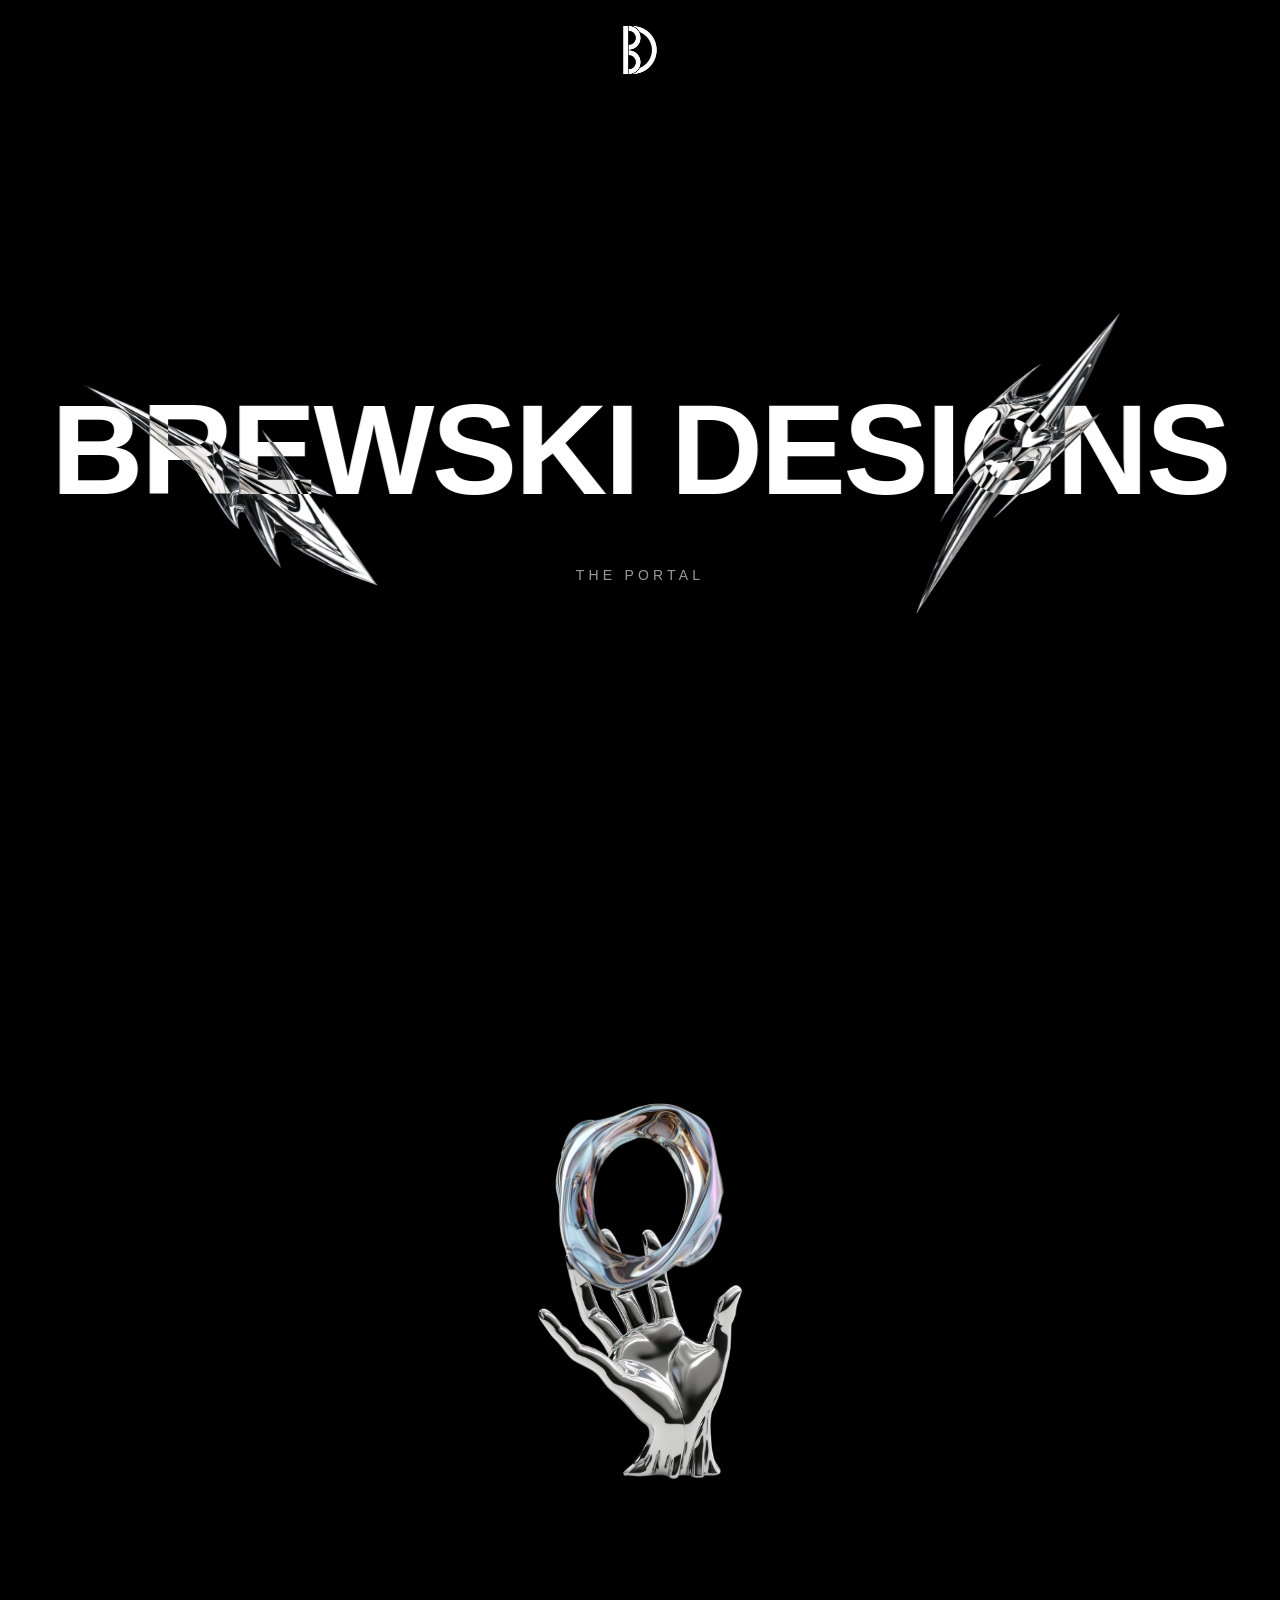
==== commit 68422ec2: "REplace site with portal" ====
--- a/index.html
+++ b/index.html
@@ -1,1471 +1,35 @@
-<!DOCTYPE html>
+<!doctype html>
 <html lang="en">
 <head>
-  <meta charset="UTF-8" />
-  <meta name="viewport" content="width=device-width, initial-scale=1.0" />
-
-  <!-- Primary SEO -->
-  <title>Brewski Designs | Custom Web Design for UK Businesses</title>
-  <meta name="description" content="Brewski Designs crafts bold, fast, custom websites for UK businesses. 100% custom-built, no templates. Starter, Standard & Premium packages from £125." />
-  <meta name="keywords" content="web design, website design, UK web designer, Lincolnshire web design, custom website, small business website, bespoke web design, Brewski Designs" />
-  <meta name="author" content="Ethan Brewer" />
-  <meta name="robots" content="index, follow" />
-  <link rel="canonical" href="https://brewskidesigns.com/" />
-
-  <!-- Open Graph (Facebook, LinkedIn, iMessage, etc.) -->
-  <meta property="og:type" content="website" />
-  <meta property="og:url" content="https://brewskidesigns.com/" />
-  <meta property="og:title" content="Brewski Designs | Custom Web Design for UK Businesses" />
-  <meta property="og:description" content="Bold, fast, custom websites for UK businesses. No templates, no compromises. Starter, Standard & Premium packages from £125." />
-  <meta property="og:image" content="https://brewskidesigns.com/og-image.png" />
-  <meta property="og:image:alt" content="Brewski Designs logo" />
-  <meta property="og:site_name" content="Brewski Designs" />
-  <meta property="og:locale" content="en_GB" />
-
-  <!-- Twitter / X -->
-  <meta name="twitter:card" content="summary" />
-  <meta name="twitter:title" content="Brewski Designs | Custom Web Design for UK Businesses" />
-  <meta name="twitter:description" content="Bold, fast, custom websites for UK businesses. No templates, no compromises. Packages from £175." />
-  <meta name="twitter:image" content="https://brewskidesigns.com/og-image.png" />
-  <meta name="twitter:image:alt" content="Brewski Designs logo" />
-
-  <!-- Theme colour for mobile browser chrome -->
-  <meta name="theme-color" content="#1D4ED8" media="(prefers-color-scheme: light)" />
-  <meta name="theme-color" content="#090F1D" media="(prefers-color-scheme: dark)" />
-
-  <!-- Structured data: Local business -->
-  <script type="application/ld+json">
-  {
-    "@context": "https://schema.org",
-    "@type": "ProfessionalService",
-    "name": "Brewski Designs",
-    "description": "Custom web design service for UK businesses.",
-    "url": "https://brewskidesigns.com/",
-    "email": "ethan@brewskidesigns.com",
-    "founder": { "@type": "Person", "name": "Ethan Brewer" },
-    "areaServed": { "@type": "Country", "name": "United Kingdom" },
-    "address": { "@type": "PostalAddress", "addressRegion": "Lincolnshire", "addressCountry": "GB" },
-    "priceRange": "££",
-    "image": "https://brewskidesigns.com/favicon_io/android-chrome-512x512.png",
-    "sameAs": []
-  }
-  </script>
-
-  <link rel="apple-touch-icon" sizes="180x180" href="favicon_io/apple-touch-icon.png">
-  <link rel="icon" type="image/png" sizes="32x32" href="favicon_io/favicon-32x32.png">
-  <link rel="icon" type="image/png" sizes="16x16" href="favicon_io/favicon-16x16.png">
-  <link rel="manifest" href="favicon_io/site.webmanifest">
-  <link rel="preconnect" href="https://fonts.googleapis.com" />
-  <link rel="preconnect" href="https://fonts.gstatic.com" crossorigin />
-  <link href="https://fonts.googleapis.com/css2?family=Playfair+Display:wght@400;700;900&family=Lora:wght@400;500;600;700&display=swap" rel="stylesheet" />
-  <style>
-    *, *::before, *::after { box-sizing: border-box; margin: 0; padding: 0; }
-
-    :root {
-      --navy:      #1e3a8a;
-      --blue:      #1D4ED8;
-      --sky:       #60A5FA;
-      --black:     #0A1628;
-
-      /* Surfaces */
-      --bg:        #FFFFFF;
-      --bg-2:      #F0F6FF;
-      --bg-card:   #F7FBFF;
-      --bg-card2:  #EBF4FF;
-      --text:      #0A1628;
-      --muted:     #4A607A;
-      --border:    rgba(29,78,216,.14);
-      --white:     #FFFFFF;
-
-      /* Component-specific */
-      --nav-bg:         rgba(255,255,255,.94);
-      --float-card-bg:  #FFFFFF;
-      --stat-box-bg:    rgba(255,255,255,.85);
-      --stat-box-hover: rgba(255,255,255,.98);
-      --footer-bg:      #0A1628;
-
-      /* Gradient shorthand */
-      --grad: linear-gradient(135deg, var(--navy), var(--blue), var(--sky));
-      --grad-45: linear-gradient(45deg, var(--navy), var(--blue) 50%, var(--sky));
-    }
-
-    /* ── DARK MODE ────────────────────────────────────────── */
-    [data-theme="dark"] {
-      --bg:        #090F1D;
-      --bg-2:      #0C1526;
-      --bg-card:   #101A30;
-      --bg-card2:  #142038;
-      --text:      #E4EDF8;
-      --muted:     #6A84A6;
-      --border:    rgba(96,165,250,.13);
-
-      --nav-bg:         rgba(9,15,29,.92);
-      --float-card-bg:  #142038;
-      --stat-box-bg:    rgba(9,15,29,.78);
-      --stat-box-hover: rgba(9,15,29,.94);
-      --footer-bg:      #060C18;
-    }
-
-    /* Smooth theme transitions */
-    body, nav, section, footer,
-    .about-card, .project-card,
-    .float-card, .about-stat, .step-num,
-    .hero-logo-wrap {
-      transition: background .3s, background-color .3s, border-color .3s, color .3s, box-shadow .3s;
-    }
-
-    html { scroll-behavior: smooth; }
-
-    body {
-      font-family: 'Lora', Georgia, serif;
-      color: var(--text);
-      background: var(--bg);
-      line-height: 1.6;
-      overflow-x: hidden;
-    }
-
-    h1, h2, h3, h4 { font-family: 'Playfair Display', Georgia, serif; line-height: 1.1; }
-
-    /* ── LOGO SVG ─────────────────────────────────────────── */
-    .bd-logo-svg { display: block; }
-
-    /* ── NAV ──────────────────────────────────────────────── */
-    nav {
-      position: fixed;
-      top: 0; left: 0; right: 0;
-      z-index: 100;
-      display: flex;
-      align-items: center;
-      justify-content: space-between;
-      padding: 0 5% 0 7%;
-      height: 70px;
-      background: var(--nav-bg);
-      backdrop-filter: blur(16px);
-      border-bottom: 1px solid var(--border);
-    }
-
-    .nav-brand {
-      display: flex;
-      align-items: center;
-      gap: .7rem;
-      text-decoration: none;
-    }
-
-    .nav-brand-text {
-      font-family: 'Playfair Display', serif;
-      font-size: 1.15rem;
-      font-weight: 700;
-      letter-spacing: -.01em;
-    }
-
-    .nav-brand-text .b1 { color: var(--text); }
-    .nav-brand-text .b2 { color: var(--blue); }
-
-    [data-theme="dark"] .nav-brand-text .b2 { color: var(--sky); }
-
-    footer .nav-brand-text .b1 { color: rgba(255,255,255,.85); }
-    footer .nav-brand-text .b2 { color: var(--sky); }
-
-    .nav-links {
-      display: flex;
-      align-items: center;
-      gap: 2rem;
-      list-style: none;
-    }
-
-    .nav-links a {
-      color: var(--muted);
-      text-decoration: none;
-      font-size: .88rem;
-      font-weight: 500;
-      transition: color .2s;
-      font-family: 'Lora', serif;
-    }
-
-    .nav-links a:hover { color: var(--text); }
-
-    .btn-nav {
-      background: var(--blue);
-      color: var(--white) !important;
-      padding: .48rem 1.2rem;
-      border-radius: 2px;
-      font-weight: 700 !important;
-      font-size: .85rem !important;
-      letter-spacing: .02em;
-      transition: opacity .2s !important;
-    }
-
-    .btn-nav:hover { opacity: .85 !important; }
-
-    /* ── HERO ─────────────────────────────────────────────── */
-    .hero {
-      min-height: 100vh;
-      display: flex;
-      align-items: center;
-      padding: 9rem 5% 6rem;
-      position: relative;
-      overflow: hidden;
-    }
-
-    /* Subtle background tint orbs */
-    .hero::before {
-      content: '';
-      position: absolute;
-      top: -15%;
-      right: -8%;
-      width: 640px; height: 640px;
-      background: radial-gradient(circle, rgba(29,78,216,.07) 0%, transparent 68%);
-      pointer-events: none;
-    }
-
-    .hero::after {
-      content: '';
-      position: absolute;
-      bottom: -10%;
-      left: -8%;
-      width: 540px; height: 540px;
-      background: radial-gradient(circle, rgba(96,165,250,.06) 0%, transparent 68%);
-      pointer-events: none;
-    }
-
-    /* Subtle diagonal sweep */
-    .hero-sweep {
-      position: absolute;
-      inset: 0;
-      background: linear-gradient(135deg,
-        rgba(30,58,138,.04) 0%,
-        transparent 45%,
-        rgba(96,165,250,.03) 100%
-      );
-      pointer-events: none;
-    }
-
-    .hero-inner {
-      display: grid;
-      grid-template-columns: 1fr 1fr;
-      gap: 4rem;
-      align-items: center;
-      max-width: 1200px;
-      width: 100%;
-      position: relative;
-      z-index: 1;
-    }
-
-    .hero-pill {
-      display: inline-flex;
-      align-items: center;
-      gap: .5rem;
-      background: rgba(29,78,216,.07);
-      border: 1px solid rgba(29,78,216,.2);
-      color: var(--blue);
-      font-size: .76rem;
-      font-weight: 700;
-      letter-spacing: .1em;
-      text-transform: uppercase;
-      padding: .35rem 1rem;
-      border-radius: 2px;
-      margin-bottom: 1.5rem;
-      font-family: 'Lora', serif;
-    }
-
-    .hero-pill::before {
-      content: '';
-      width: 6px; height: 6px;
-      border-radius: 50%;
-      background: var(--blue);
-      animation: blink 2s infinite;
-    }
-
-    @keyframes blink {
-      0%,100% { opacity:1; transform:scale(1); }
-      50%      { opacity:.4; transform:scale(.65); }
-    }
-
-    .hero h1 {
-      font-size: clamp(2.8rem, 5vw, 4.4rem);
-      font-weight: 900;
-      color: var(--text);
-      letter-spacing: -.03em;
-      margin-bottom: 1.25rem;
-    }
-
-    .hero h1 .grad-text {
-      background: var(--grad);
-      -webkit-background-clip: text;
-      -webkit-text-fill-color: transparent;
-      background-clip: text;
-    }
-
-    .hero p {
-      color: var(--muted);
-      font-size: 1.05rem;
-      line-height: 1.75;
-      max-width: 460px;
-      margin-bottom: 2.5rem;
-    }
-
-    .hero-btns { display: flex; gap: 1rem; flex-wrap: wrap; }
-
-    .btn-primary {
-      background: var(--blue);
-      color: var(--white);
-      font-family: 'Lora', serif;
-      font-size: .95rem;
-      font-weight: 700;
-      padding: .9rem 2.1rem;
-      border-radius: 2px;
-      text-decoration: none;
-      border: none;
-      cursor: pointer;
-      display: inline-block;
-      transition: opacity .2s, transform .15s;
-      box-shadow: 0 6px 28px rgba(29,78,216,.22);
-    }
-
-    .btn-primary:hover { opacity: .88; transform: translateY(-2px); }
-
-    .btn-ghost {
-      background: transparent;
-      color: var(--muted);
-      font-family: 'Lora', serif;
-      font-size: .95rem;
-      font-weight: 500;
-      padding: .9rem 2.1rem;
-      border-radius: 2px;
-      text-decoration: none;
-      border: 1px solid rgba(29,78,216,.2);
-      display: inline-block;
-      transition: color .2s, border-color .2s, transform .15s;
-    }
-
-    .btn-ghost:hover { color: var(--text); border-color: var(--blue); transform: translateY(-2px); }
-
-    /* Hero right — big logo + floating card */
-    .hero-visual {
-      display: flex;
-      align-items: center;
-      justify-content: center;
-      position: relative;
-    }
-
-    .hero-logo-wrap {
-      width: 340px;
-      height: 340px;
-      border-radius: 4px;
-      background: var(--bg-card);
-      border: 1px solid var(--border);
-      display: flex;
-      align-items: center;
-      justify-content: center;
-      box-shadow:
-        0 0 0 1px rgba(29,78,216,.06),
-        0 40px 100px rgba(29,78,216,.08);
-    }
-
-    .hero-logo-wrap svg { width: 220px; height: auto; }
-
-    .float-card {
-      position: absolute;
-      background: var(--float-card-bg);
-      border: 1px solid var(--border);
-      border-radius: 2px;
-      padding: .9rem 1.25rem;
-      display: flex;
-      align-items: center;
-      gap: .8rem;
-      box-shadow: 0 12px 40px rgba(29,78,216,.1);
-    }
-
-    .float-card.fc-1 { bottom: -1.5rem; left: -2rem; }
-    .float-card.fc-2 { top: -1rem; right: -1.5rem; }
-
-    .fc-icon {
-      width: 38px; height: 38px;
-      border-radius: 2px;
-      display: flex; align-items: center; justify-content: center;
-      font-size: 1.1rem;
-      flex-shrink: 0;
-    }
-
-    .fc-icon.grad-bg {
-      background: linear-gradient(135deg, var(--navy), var(--blue));
-    }
-
-    .fc-icon.gold-bg {
-      background: linear-gradient(135deg, var(--blue), var(--sky));
-    }
-
-    .fc-text strong {
-      display: block;
-      font-size: .83rem;
-      font-weight: 700;
-      color: var(--text);
-      font-family: 'Playfair Display', serif;
-    }
-
-    .fc-text span {
-      font-size: .73rem;
-      color: var(--muted);
-    }
-
-    /* ── SECTION COMMONS ──────────────────────────────────── */
-    section { padding: 6rem 5%; }
-
-    .section-label {
-      font-size: .74rem;
-      font-weight: 700;
-      letter-spacing: .14em;
-      text-transform: uppercase;
-      color: var(--blue);
-      margin-bottom: .75rem;
-      display: inline-block;
-      font-family: 'Lora', serif;
-    }
-
-    .section-title {
-      font-size: clamp(2rem, 3.5vw, 2.8rem);
-      font-weight: 900;
-      color: var(--text);
-      letter-spacing: -.03em;
-      margin-bottom: 1rem;
-    }
-
-    .section-title .grad-text {
-      background: var(--grad);
-      -webkit-background-clip: text;
-      -webkit-text-fill-color: transparent;
-      background-clip: text;
-    }
-
-    .section-sub {
-      color: var(--muted);
-      font-size: 1rem;
-      max-width: 520px;
-      line-height: 1.75;
-    }
-
-    .section-header { margin-bottom: 4rem; }
-
-    /* ── ABOUT CARD ───────────────────────────────────────── */
-    #services { background: var(--bg-2); }
-
-    .about-card {
-      background: var(--white);
-      border: 1px solid var(--border);
-      border-radius: 3px;
-      padding: 3.5rem 2rem 3.5rem 3.5rem;
-      position: relative;
-      overflow: hidden;
-      display: grid;
-      grid-template-columns: 1fr 1fr;
-      gap: 4rem;
-      align-items: stretch;
-    }
-
-    /* Gradient top border */
-    .about-card::before {
-      content: '';
-      position: absolute;
-      top: 0; left: 0; right: 0;
-      height: 3px;
-      background: var(--grad);
-    }
-
-    /* Decorative background monogram */
-    .about-card::after {
-      content: 'BD';
-      position: absolute;
-      bottom: -2rem;
-      right: 1.5rem;
-      font-family: 'Playfair Display', serif;
-      font-weight: 900;
-      font-size: 12rem;
-      background: var(--grad);
-      -webkit-background-clip: text;
-      -webkit-text-fill-color: transparent;
-      background-clip: text;
-      opacity: .04;
-      pointer-events: none;
-      line-height: 1;
-    }
-
-    .about-left h3 {
-      font-size: 2rem;
-      font-weight: 900;
-      color: var(--text);
-      letter-spacing: -.03em;
-      margin-bottom: 1.5rem;
-    }
-
-    .about-left h3 span {
-      background: var(--grad);
-      -webkit-background-clip: text;
-      -webkit-text-fill-color: transparent;
-      background-clip: text;
-    }
-
-    .about-left p {
-      font-size: .95rem;
-      color: var(--muted);
-      line-height: 1.8;
-      margin-bottom: 1rem;
-    }
-
-    .about-left p:last-of-type { margin-bottom: 0; }
-
-    .about-right {
-      display: flex;
-      flex-direction: column;
-      gap: 0;
-    }
-
-    .about-stats-row {
-      position: absolute;
-      top: 1rem;
-      left: 1rem;
-      right: 1rem;
-      display: grid;
-      grid-template-columns: 1fr 1fr;
-      gap: .75rem;
-      z-index: 1;
-    }
-
-    .about-right .about-stat {
-      padding: 1rem 1rem;
-    }
-
-    .about-image-box {
-      flex: 1;
-      border-radius: 3px;
-      overflow: hidden;
-      min-height: 320px;
-      position: relative;
-      background: var(--bg-card2);
-      border: none;
-      margin: 1rem 0;
-    }
-
-    .about-image-box img {
-      width: 100%;
-      height: 100%;
-      object-fit: cover;
-      object-position: 30% center;
-      display: block;
-      position: absolute;
-      inset: 0;
-    }
-
-    .about-stat {
-      background: var(--stat-box-bg);
-      backdrop-filter: blur(8px);
-      -webkit-backdrop-filter: blur(8px);
-      border: 1px solid rgba(29,78,216,.18);
-      border-radius: 2px;
-      padding: 1.5rem 1.25rem;
-      text-align: center;
-      transition: border-color .2s, background .2s;
-    }
-
-    .about-stat:hover {
-      background: var(--stat-box-hover);
-      border-color: rgba(29,78,216,.4);
-    }
-
-    .about-stat .stat-val {
-      font-family: 'Playfair Display', serif;
-      font-size: 2rem;
-      font-weight: 900;
-      background: var(--grad);
-      -webkit-background-clip: text;
-      -webkit-text-fill-color: transparent;
-      background-clip: text;
-      line-height: 1;
-      margin-bottom: .4rem;
-      display: block;
-    }
-
-    .about-stat .stat-label {
-      font-size: .78rem;
-      font-weight: 600;
-      color: var(--muted);
-      text-transform: uppercase;
-      letter-spacing: .07em;
-    }
-
-    @media (max-width: 768px) {
-      .about-card { grid-template-columns: 1fr; gap: 2.5rem; padding: 2rem; }
-      .about-image-box { border-radius: 2px; min-height: 260px; }
-      .about-card::after { display: none; }
-    }
-
-    /* ── PORTFOLIO ────────────────────────────────────────── */
-    #portfolio { background: var(--bg); }
-
-    .portfolio-grid {
-      display: grid;
-      grid-template-columns: repeat(4, 1fr);
-      gap: 1.25rem;
-    }
-
-    .portfolio-note {
-      max-width: 720px;
-      margin: 0 auto 2.5rem;
-      text-align: center;
-      font-family: 'Lora', serif;
-      font-size: .85rem;
-      color: var(--muted);
-      font-style: italic;
-    }
-
-    .project-card {
-      border-radius: 2px;
-      overflow: hidden;
-      background: var(--white);
-      border: 1px solid var(--border);
-      transition: transform .25s, box-shadow .25s, border-color .25s;
-      cursor: pointer;
-    }
-
-    .project-card:hover {
-      transform: translateY(-5px);
-      box-shadow: 0 24px 60px rgba(29,78,216,.1);
-      border-color: rgba(29,78,216,.35);
-    }
-
-    .project-thumb {
-      width: 100%;
-      aspect-ratio: 16/10;
-      display: flex; align-items: center; justify-content: center;
-      font-family: 'Playfair Display', serif;
-      font-size: 2.2rem;
-      font-weight: 900;
-      letter-spacing: -.04em;
-      position: relative;
-      overflow: hidden;
-      background: #f3f4f6;
-    }
-
-    .project-thumb img {
-      width: 100%;
-      height: 100%;
-      object-fit: cover;
-      object-position: top center;
-      display: block;
-    }
-
-    .example-badge {
-      position: absolute;
-      top: .6rem;
-      left: .6rem;
-      background: rgba(15, 23, 42, .85);
-      color: #fff;
-      font-family: 'Lora', serif;
-      font-size: .62rem;
-      font-weight: 700;
-      letter-spacing: .14em;
-      text-transform: uppercase;
-      padding: .3rem .55rem;
-      border-radius: 2px;
-      z-index: 2;
-    }
-
-    .project-thumb::after {
-      content: '';
-      position: absolute; inset: 0;
-      background: linear-gradient(to bottom, transparent 40%, rgba(0,0,0,.2));
-    }
-
-    .pt-1 { background: linear-gradient(135deg, #dbeafe, #bfdbfe); color: var(--navy); }
-    .pt-2 { background: linear-gradient(135deg, #eff6ff, #dbeafe); color: var(--blue); }
-    .pt-3 { background: linear-gradient(135deg, #e0f2fe, #bae6fd); color: var(--navy); }
-
-    .project-info { padding: 1.25rem 1.5rem 1.5rem; }
-
-    .project-tag {
-      font-size: .7rem;
-      font-weight: 700;
-      letter-spacing: .1em;
-      text-transform: uppercase;
-      color: var(--blue);
-      margin-bottom: .4rem;
-      display: inline-block;
-      font-family: 'Lora', serif;
-    }
-
-    .project-info h3 { font-size: 1rem; font-weight: 800; color: var(--text); margin-bottom: .35rem; }
-    .project-info p { font-size: .83rem; color: var(--muted); line-height: 1.55; }
-
-    .portfolio-cta { text-align: center; margin-top: 3rem; }
-
-    /* ── PROCESS ──────────────────────────────────────────── */
-    #process { background: var(--bg-2); padding: 5rem 5%; }
-
-    .process-steps {
-      display: grid;
-      grid-template-columns: repeat(4, 1fr);
-      gap: 2rem;
-      margin-top: 4rem;
-      position: relative;
-    }
-
-    .process-steps::before {
-      content: '';
-      position: absolute;
-      top: 27px; left: 10%; right: 10%;
-      height: 1px;
-      background: linear-gradient(90deg, transparent, var(--border), var(--border), transparent);
-    }
-
-    .step { text-align: center; position: relative; }
-
-    .step-num {
-      width: 54px; height: 54px;
-      border-radius: 2px;
-      background: var(--white);
-      border: 1px solid var(--border);
-      display: flex; align-items: center; justify-content: center;
-      font-family: 'Playfair Display', serif;
-      font-weight: 900;
-      font-size: 1rem;
-      margin: 0 auto 1.2rem;
-      position: relative;
-      z-index: 1;
-    }
-
-    /* Gradient number text */
-    .step-num span {
-      background: var(--grad);
-      -webkit-background-clip: text;
-      -webkit-text-fill-color: transparent;
-      background-clip: text;
-    }
-
-    .step h3 { font-size: 1rem; font-weight: 800; color: var(--text); margin-bottom: .5rem; }
-    .step p { font-size: .85rem; color: var(--muted); line-height: 1.6; }
-
-    /* ── PRICING ──────────────────────────────────────────── */
-    #pricing { background: var(--bg-2); }
-
-    #pricing .section-sub { max-width: 780px; text-wrap: balance; }
-
-    .pricing-grid {
-      display: grid;
-      grid-template-columns: repeat(3, 1fr);
-      gap: 1.5rem;
-      max-width: 1200px;
-      margin: 0 auto;
-    }
-
-    .price-card {
-      position: relative;
-      background: var(--white);
-      border: 1px solid var(--border);
-      border-radius: 3px;
-      padding: 2.5rem 2rem 2rem;
-      display: flex;
-      flex-direction: column;
-      transition: transform .25s, box-shadow .25s, border-color .25s;
-      overflow: hidden;
-    }
-
-    [data-theme="dark"] .price-card { background: var(--bg-card); }
-
-    .price-card:hover {
-      transform: translateY(-6px);
-      box-shadow: 0 24px 60px rgba(29,78,216,.1);
-      border-color: rgba(29,78,216,.35);
-    }
-
-    .price-card.featured {
-      border-color: rgba(29,78,216,.45);
-      box-shadow: 0 18px 50px rgba(29,78,216,.12);
-    }
-
-    .price-card.featured::before {
-      content: '';
-      position: absolute;
-      top: 0; left: 0; right: 0;
-      height: 3px;
-      background: var(--grad);
-    }
-
-    .price-badge {
-      position: absolute;
-      top: 1rem;
-      right: 1rem;
-      background: var(--grad);
-      color: var(--white);
-      font-size: .68rem;
-      font-weight: 700;
-      letter-spacing: .1em;
-      text-transform: uppercase;
-      padding: .3rem .7rem;
-      border-radius: 2px;
-      font-family: 'Lora', serif;
-    }
-
-    .price-tier {
-      font-family: 'Lora', serif;
-      font-size: .75rem;
-      font-weight: 700;
-      letter-spacing: .14em;
-      text-transform: uppercase;
-      color: var(--blue);
-      margin-bottom: .75rem;
-    }
-
-    .price-name {
-      font-family: 'Playfair Display', serif;
-      font-size: 1.5rem;
-      font-weight: 900;
-      color: var(--text);
-      letter-spacing: -.02em;
-      margin-bottom: .5rem;
-    }
-
-    .price-desc {
-      font-size: .88rem;
-      color: var(--muted);
-      line-height: 1.6;
-      margin-bottom: 1.75rem;
-    }
-
-    .price-amount-row {
-      display: flex;
-      align-items: baseline;
-      gap: .6rem;
-      flex-wrap: wrap;
-      margin-bottom: .5rem;
-    }
-
-    .price-amount-row.monthly {
-      margin-bottom: 1.75rem;
-    }
-
-    .price-amount {
-      font-family: 'Playfair Display', serif;
-      font-size: 3rem;
-      font-weight: 900;
-      color: var(--text);
-      letter-spacing: -.03em;
-      line-height: 1;
-    }
-
-    .price-amount-row.monthly .price-amount {
-      font-size: 1.5rem;
-      color: var(--muted);
-    }
-
-    .price-amount-row.monthly .price-amount .grad-text {
-      background: none;
-      -webkit-text-fill-color: var(--text);
-      color: var(--text);
-    }
-
-    .price-amount .grad-text {
-      background: var(--grad);
-      -webkit-background-clip: text;
-      -webkit-text-fill-color: transparent;
-      background-clip: text;
-    }
-
-    .price-amount-note {
-      font-size: .78rem;
-      color: var(--muted);
-      font-style: italic;
-    }
-
-    .price-period {
-      font-family: 'Lora', serif;
-      font-size: .95rem;
-      font-weight: 600;
-      color: var(--muted);
-      margin-left: -.25rem;
-    }
-
-    .price-features {
-      list-style: none;
-      margin: 0 0 2rem 0;
-      padding: 1.5rem 0 0;
-      border-top: 1px solid var(--border);
-      display: flex;
-      flex-direction: column;
-      gap: .7rem;
-      flex-grow: 1;
-    }
-
-    .price-features li {
-      font-size: .88rem;
-      color: var(--text);
-      padding-left: 1.6rem;
-      position: relative;
-      line-height: 1.5;
-    }
-
-    .price-features li::before {
-      content: '✓';
-      position: absolute;
-      left: 0;
-      top: 0;
-      color: var(--blue);
-      font-weight: 900;
-      font-size: .95rem;
-    }
-
-    .price-btn {
-      display: block;
-      text-align: center;
-      background: var(--blue);
-      color: var(--white);
-      font-family: 'Lora', serif;
-      font-size: .92rem;
-      font-weight: 700;
-      padding: .85rem 1.4rem;
-      border-radius: 2px;
-      text-decoration: none;
-      transition: opacity .2s, transform .15s;
-      box-shadow: 0 6px 24px rgba(29,78,216,.2);
-    }
-
-    .price-btn:hover { opacity: .88; transform: translateY(-2px); }
-
-    .price-btn.ghost {
-      background: transparent;
-      color: var(--text);
-      border: 1px solid rgba(29,78,216,.3);
-      box-shadow: none;
-    }
-
-    .price-btn.ghost:hover { border-color: var(--blue); color: var(--blue); }
-
-    .pricing-note {
-      text-align: center;
-      margin-top: 2.5rem;
-      font-size: .88rem;
-      color: var(--muted);
-      margin-left: auto;
-      margin-right: auto;
-      white-space: nowrap;
-    }
-
-    @media (max-width: 720px) {
-      .pricing-note { white-space: normal; max-width: 420px; }
-    }
-
-    @media (max-width: 960px) {
-      .pricing-grid { grid-template-columns: 1fr; max-width: 480px; }
-    }
-
-    /* ── CONTACT ──────────────────────────────────────────── */
-    #contact { background: var(--bg); padding: 6rem 5%; }
-
-    .contact-wrap { max-width: 760px; margin: 0 auto; text-align: center; }
-    .contact-wrap .section-header { margin-bottom: 2.5rem; }
-    .contact-wrap .section-sub { margin: 0 auto; }
-
-
-    /* ── FOOTER ───────────────────────────────────────────── */
-    footer {
-      background: var(--footer-bg);
-      border-top: 1px solid rgba(255,255,255,.08);
-      padding: 2rem 5%;
-    }
-
-    .footer-top {
-      display: grid;
-      grid-template-columns: 1fr auto 1fr;
-      align-items: center;
-    }
-
-    .footer-top p { text-align: center; }
-    .footer-top .footer-legal { text-align: right; }
-
-    .footer-bottom { display: none; }
-
-    footer p { font-size: .82rem; color: rgba(255,255,255,.45); }
-
-    .footer-links { display: flex; gap: 1.5rem; list-style: none; }
-    .footer-links a { font-size: .82rem; color: rgba(255,255,255,.45); text-decoration: none; transition: color .2s; }
-    .footer-links a:hover { color: rgba(255,255,255,.9); }
-
-    .footer-legal { font-size: .82rem; color: rgba(255,255,255,.45); text-decoration: none; transition: color .2s; }
-    .footer-legal:hover { color: rgba(255,255,255,.9); }
-
-    footer .nav-brand-text .b1 { color: rgba(255,255,255,.9); }
-    footer .nav-brand-text .b2 { color: var(--sky); }
-
-    /* ── DARK MODE OVERRIDES ─────────────────────────────── */
-    [data-theme="dark"] .pt-1 { background: linear-gradient(135deg, #0d1f45, #1e3a8a); color: #93C5FD; }
-    [data-theme="dark"] .pt-2 { background: linear-gradient(135deg, #0f1e3c, #1D4ED8); color: #BFDBFE; }
-    [data-theme="dark"] .pt-3 { background: linear-gradient(135deg, #0a1c38, #164E7A); color: #93C5FD; }
-
-    [data-theme="dark"] .about-card { background: var(--bg-card); }
-    [data-theme="dark"] .step-num { background: var(--bg-card); }
-    [data-theme="dark"] .project-card { background: var(--bg-card); }
-    [data-theme="dark"] .hero-logo-wrap { background: var(--bg-card); }
-
-    /* Toggle button */
-    .theme-toggle {
-      background: none;
-      border: 1px solid var(--border);
-      border-radius: 2px;
-      cursor: pointer;
-      padding: .38rem .5rem;
-      display: flex;
-      align-items: center;
-      justify-content: center;
-      color: var(--muted);
-      transition: color .2s, border-color .2s, background .3s;
-      flex-shrink: 0;
-    }
-
-    .theme-toggle:hover {
-      color: var(--text);
-      border-color: var(--blue);
-    }
-
-    .theme-toggle svg { width: 16px; height: 16px; display: block; }
-
-    .nav-social {
-      display: flex;
-      align-items: center;
-      justify-content: center;
-      color: var(--muted);
-      transition: color .2s;
-      flex-shrink: 0;
-    }
-
-    .nav-social:hover { color: var(--blue); }
-
-    /* ── RESPONSIVE ───────────────────────────────────────── */
-    @media (max-width: 960px) {
-      .hero-inner { grid-template-columns: 1fr; }
-      .hero-visual { display: none; }
-      .services-grid { grid-template-columns: 1fr; }
-      .portfolio-grid { grid-template-columns: repeat(2, 1fr); }
-      .process-steps { grid-template-columns: repeat(2, 1fr); }
-      .process-steps::before { display: none; }
-    }
-
-    @media (max-width: 640px) {
-      nav { padding: 0 4%; }
-      .nav-links { display: none; }
-      section, #process, #contact { padding: 4rem 4%; }
-      .portfolio-grid { grid-template-columns: 1fr; }
-      .process-steps { grid-template-columns: 1fr 1fr; }
-      .form-row { grid-template-columns: 1fr; }
-      .contact-form { padding: 1.75rem; }
-    }
-  </style>
+<meta charset="utf-8" />
+<meta name="viewport" content="width=device-width, initial-scale=1" />
+<title>BREWSKI DESIGNS — THE PORTAL</title>
+<link rel="stylesheet" href="styles.css" />
 </head>
 <body>
 
-  <!-- ── NAV ──────────────────────────────────────────────── -->
-  <nav>
-    <a href="#" class="nav-brand">
-      <!-- BD logo — inline SVG matching the uploaded logo exactly -->
-      <svg class="bd-logo-svg" width="48" height="38" viewBox="0 0 126 100" xmlns="http://www.w3.org/2000/svg">
-        <defs>
-          <linearGradient id="navGrad" x1="0%" y1="100%" x2="100%" y2="0%">
-            <stop offset="0%"   stop-color="#1e3a8a"/>
-            <stop offset="50%"  stop-color="#1D4ED8"/>
-            <stop offset="100%" stop-color="#60A5FA"/>
-          </linearGradient>
-        </defs>
-        <text x="2" y="72" font-family="Playfair Display, serif" font-weight="900" font-size="72" fill="url(#navGrad)">BD</text>
-      </svg>
-      <span class="nav-brand-text">
-        <span class="b1">Brewski</span> <span class="b2">Designs</span>
-      </span>
-    </a>
-    <ul class="nav-links">
-      <li><a href="#services">Services</a></li>
-      <li><a href="#portfolio">Work</a></li>
-      <li><a href="#process">Process</a></li>
-      <li><a href="#pricing">Pricing</a></li>
-      <li><a href="#contact" class="btn-nav">Contact</a></li>
-      <li>
-        <a href="https://www.facebook.com/profile.php?id=61573331893177" target="_blank" rel="noopener" class="nav-social" aria-label="Brewski Designs on Facebook">
-          <svg xmlns="http://www.w3.org/2000/svg" viewBox="0 0 24 24" fill="currentColor" width="18" height="18"><path d="M24 12.073c0-6.627-5.373-12-12-12s-12 5.373-12 12c0 5.99 4.388 10.954 10.125 11.854v-8.385H7.078v-3.47h3.047V9.43c0-3.007 1.792-4.669 4.533-4.669 1.312 0 2.686.235 2.686.235v2.953H15.83c-1.491 0-1.956.925-1.956 1.874v2.25h3.328l-.532 3.47h-2.796v8.385C19.612 23.027 24 18.062 24 12.073z"/></svg>
-        </a>
-      </li>
-      <li>
-        <button class="theme-toggle" id="theme-toggle" aria-label="Toggle dark mode">
-          <!-- Moon icon (shown in light mode) -->
-          <svg id="icon-moon" xmlns="http://www.w3.org/2000/svg" fill="none" viewBox="0 0 24 24" stroke="currentColor" stroke-width="2">
-            <path stroke-linecap="round" stroke-linejoin="round" d="M21 12.79A9 9 0 1111.21 3a7 7 0 109.79 9.79z"/>
-          </svg>
-          <!-- Sun icon (shown in dark mode) -->
-          <svg id="icon-sun" xmlns="http://www.w3.org/2000/svg" fill="none" viewBox="0 0 24 24" stroke="currentColor" stroke-width="2" style="display:none">
-            <circle cx="12" cy="12" r="5"/><line x1="12" y1="1" x2="12" y2="3"/><line x1="12" y1="21" x2="12" y2="23"/><line x1="4.22" y1="4.22" x2="5.64" y2="5.64"/><line x1="18.36" y1="18.36" x2="19.78" y2="19.78"/><line x1="1" y1="12" x2="3" y2="12"/><line x1="21" y1="12" x2="23" y2="12"/><line x1="4.22" y1="19.78" x2="5.64" y2="18.36"/><line x1="18.36" y1="5.64" x2="19.78" y2="4.22"/>
-          </svg>
-        </button>
-      </li>
-    </ul>
-  </nav>
+<main class="stage">
+  <img class="floater floater--15 floater--static" src="assets/img-15.png" alt="" />
+  <img class="floater floater--16" src="assets/img-16.png" alt="" />
+  <img class="floater floater--3"  src="assets/img-3.png"  alt="" />
+  <img class="floater floater--11" src="assets/img-11.png" alt="" id="clicky" />
+  <img class="floater mini mini--a" src="assets/img-11.png" alt="" />
+  <img class="floater mini mini--b" src="assets/img-11.png" alt="" />
+  <img class="floater mini mini--c" src="assets/img-11.png" alt="" />
+  <a class="floater logo logo--choc" href="https://chocstudio.com" target="_blank" rel="noopener"><img src="assets/choc-logo-white.png" alt="CHOC Studio" /></a>
+  <img class="floater logo logo--bd"     src="assets/img-15.png" alt="" />
+  <a class="floater logo logo--frendz" href="nea/index.html" target="_blank" rel="noopener"><img src="assets/frendz-logo.png" alt="FRENDZ OS" /></a>
+  <img class="floater floater--7"  src="assets/img-7.png"  alt="" />
 
-  <!-- ── HERO ─────────────────────────────────────────────── -->
-  <section class="hero" id="home">
-    <div class="hero-sweep"></div>
-    <div class="hero-inner">
-      <div class="hero-text">
-        <div class="hero-pill">Available for new projects</div>
-        <h1>Websites that <span class="grad-text">stand out.</span></h1>
-        <p>Brewski Designs crafts bold, fast, custom websites for businesses that want to make a real impression. No templates. No compromises. Just design that works.</p>
-        <div class="hero-btns">
-          <a href="#pricing" class="btn-primary">Start a Project</a>
-          <a href="#contact" class="btn-ghost">Get In Touch</a>
-        </div>
-      </div>
+  <h1 class="title">BREWSKI DESIGNS</h1>
+  <p class="tag">THE PORTAL</p>
+</main>
 
-      <div class="hero-visual">
-        <!-- Large logo centrepiece -->
-        <div class="hero-logo-wrap">
-          <svg viewBox="0 -40 420 400" xmlns="http://www.w3.org/2000/svg">
-            <defs>
-              <linearGradient id="heroGrad" x1="0%" y1="100%" x2="100%" y2="0%">
-                <stop offset="0%"   stop-color="#1e3a8a"/>
-                <stop offset="50%"  stop-color="#1D4ED8"/>
-                <stop offset="100%" stop-color="#60A5FA"/>
-              </linearGradient>
-              <linearGradient id="textGrad" x1="0%" y1="0%" x2="100%" y2="0%">
-                <stop offset="0%"   stop-color="#1e3a8a"/>
-                <stop offset="50%"  stop-color="#1D4ED8"/>
-                <stop offset="100%" stop-color="#60A5FA"/>
-              </linearGradient>
-            </defs>
-            <!-- BD monogram -->
-            <text x="30" y="240"
-              font-family="Playfair Display, serif"
-              font-weight="900"
-              font-size="220"
-              fill="url(#heroGrad)"
-              letter-spacing="-8">BD</text>
-            <!-- Brewski Designs wordmark -->
-            <text x="30" y="308"
-              font-family="Playfair Display, serif"
-              font-weight="700"
-              font-size="42"
-              fill="url(#textGrad)"
-              letter-spacing="1">Brewski Designs</text>
-          </svg>
-        </div>
+<script>
+  document.getElementById('clicky').addEventListener('click', () => {
+    document.body.classList.toggle('revealed');
+  });
+</script>
 
-        <!-- Floating cards -->
-        <div class="float-card fc-1">
-          <div class="fc-icon grad-bg">🖥️</div>
-          <div class="fc-text">
-            <strong>Custom Built</strong>
-            <span>Zero templates</span>
-          </div>
-        </div>
-
-        <div class="float-card fc-2">
-          <div class="fc-icon gold-bg">⚡</div>
-          <div class="fc-text">
-            <strong>Fast Delivery</strong>
-            <span>2–4 week turnaround</span>
-          </div>
-        </div>
-      </div>
-    </div>
-  </section>
-
-  <!-- ── ABOUT / STORY ─────────────────────────────────────── -->
-  <section id="services">
-    <div class="section-header">
-      <!-- EDIT: Change the label, title and subtitle below -->
-      <div class="section-label">Who I Am</div>
-      <h2 class="section-title">The story <span class="grad-text">behind the work.</span></h2>
-      <p class="section-sub">A little about me, how I got here, and what drives the work I do for every client.</p>
-    </div>
-
-    <div class="about-card">
-      <div class="about-left">
-        <!-- EDIT: Change the heading below -->
-        <h3>Hi, I'm <span>Ethan.</span></h3>
-
-        <p>From a young age, I've always known I wanted to create something meaningful, both for myself and for others. As I've grown, I've realised that the best way to bring that passion to life is through web design.</p>
-        <p>Based in Lincolnshire, I help businesses both locally and further afield stay competitive and compelling in a fast-moving digital world, where a strong online presence directly drives market dominance and sustained business growth.</p>
-        <p>Supporting local businesses is at the heart of what I do. I take pride in ensuring every brand I work with feels complete, confident, and professionally represented, with each client receiving dedicated support and genuine care throughout the process.</p>
-      </div>
-
-      <div class="about-right">
-        <div class="about-image-box">
-          <img src="santorini.jpg" alt="Santorini" />
-          <div class="about-stats-row">
-            <!-- EDIT: Change the numbers and labels in each stat box -->
-            <div class="about-stat">
-              <span class="stat-val">100%</span>
-              <span class="stat-label">Custom Built</span>
-            </div>
-            <div class="about-stat">
-              <span class="stat-val">UK</span>
-              <span class="stat-label">Based</span>
-            </div>
-          </div>
-        </div>
-      </div>
-    </div>
-  </section>
-
-  <!-- ── PORTFOLIO ────────────────────────────────────────── -->
-  <section id="portfolio">
-    <div class="section-header">
-      <div class="section-label">Example Designs</div>
-      <h2 class="section-title">A taste of what's <span class="grad-text">possible.</span></h2>
-      <p class="section-sub">These are concept designs I've built to showcase my range across different industries. Your site will be designed from scratch around your brand and goals.</p>
-    </div>
-    <p class="portfolio-note">Examples only, not real client work.</p>
-    <div class="portfolio-grid">
-
-      <div class="project-card">
-        <div class="project-thumb">
-          <span class="example-badge">Example</span>
-          <img src="example-hartwell.png" alt="Hartwell &amp; Sons builders website example" loading="lazy">
-        </div>
-        <div class="project-info">
-          <div class="project-tag">Trade / Construction</div>
-          <h3>Hartwell &amp; Sons</h3>
-          <p>A grounded, trustworthy site for a family-run building firm, clear services, easy quote requests, and years of craft front and centre.</p>
-        </div>
-      </div>
-
-      <div class="project-card">
-        <div class="project-thumb">
-          <span class="example-badge">Example</span>
-          <img src="example-bloom.png" alt="Bloom &amp; Petal beauty salon website example" loading="lazy">
-        </div>
-        <div class="project-info">
-          <div class="project-tag">Beauty / Salon</div>
-          <h3>Bloom &amp; Petal</h3>
-          <p>A soft, feminine design for a beauty salon, showcasing treatments, stylists, and an easy path for clients to book online.</p>
-        </div>
-      </div>
-
-      <div class="project-card">
-        <div class="project-thumb">
-          <span class="example-badge">Example</span>
-          <img src="example-bigrig.png" alt="Big Rig Burgers food truck website example" loading="lazy">
-        </div>
-        <div class="project-info">
-          <div class="project-tag">Food &amp; Drink</div>
-          <h3>Big Rig Burgers</h3>
-          <p>A bold, punchy landing page for a food truck, featuring the menu, upcoming locations, and event bookings all on one scrollable homepage.</p>
-        </div>
-      </div>
-
-      <div class="project-card">
-        <div class="project-thumb">
-          <span class="example-badge">Example</span>
-          <img src="example-meridian.png" alt="Meridian Ledger accountants website example" loading="lazy">
-        </div>
-        <div class="project-info">
-          <div class="project-tag">Professional Services</div>
-          <h3>Meridian Ledger</h3>
-          <p>A clean, confident site for an accountancy firm, professional tone, clear service tiers, and an effortless route to a first consultation.</p>
-        </div>
-      </div>
-
-    </div>
-    <div class="portfolio-cta">
-      <a href="#pricing" class="btn-ghost">Start your project &rarr;</a>
-    </div>
-  </section>
-
-  <!-- ── PROCESS ───────────────────────────────────────────── -->
-  <section id="process">
-    <div class="section-header">
-      <div class="section-label">How It Works</div>
-      <h2 class="section-title">Simple. <span class="grad-text">Straightforward.</span></h2>
-      <p class="section-sub">No jargon, no surprises. Here's what working with Brewski Designs actually looks like.</p>
-    </div>
-    <div class="process-steps">
-      <div class="step">
-        <div class="step-num"><span>01</span></div>
-        <h3>Discovery</h3>
-        <p>We talk through your goals, audience, and vision. I learn what makes your business tick.</p>
-      </div>
-      <div class="step">
-        <div class="step-num"><span>02</span></div>
-        <h3>Design</h3>
-        <p>I craft a custom design concept, you give feedback, we refine until it's exactly right.</p>
-      </div>
-      <div class="step">
-        <div class="step-num"><span>03</span></div>
-        <h3>Build</h3>
-        <p>Your site is built to be fast, responsive, and ready for the real world.</p>
-      </div>
-      <div class="step">
-        <div class="step-num"><span>04</span></div>
-        <h3>Launch</h3>
-        <p>We go live. I handle everything and stay on hand for any tweaks post-launch.</p>
-      </div>
-    </div>
-  </section>
-
-  <!-- ── CONTACT ───────────────────────────────────────────── -->
-  <section id="contact">
-    <div class="contact-wrap">
-      <div class="section-header">
-        <div class="section-label">Get In Touch</div>
-        <h2 class="section-title">Let's build something <span class="grad-text">great.</span></h2>
-        <p class="section-sub">Have a project in mind? Drop me an email and I'll get back to you within 24 hours, no obligation, just a conversation.</p>
-      </div>
-      <p style="margin-top:1.5rem;color:var(--muted);font-size:.95rem;max-width:480px;margin-left:auto;margin-right:auto;">Include a brief description of your project, your budget range, and any website examples you like. The more detail, the better, it helps me come back to you with something useful straight away.</p>
-      <a href="mailto:ethan@brewskidesigns.com" class="btn-primary" style="display:inline-block;margin-top:1.5rem;font-size:1.1rem;padding:.9rem 2.2rem;">
-        ethan@brewskidesigns.com &rarr;
-      </a>
-    </div>
-  </section>
-
-  <!-- ── PRICING ───────────────────────────────────────────── -->
-  <section id="pricing">
-    <div class="section-header">
-      <div class="section-label">Transparent Pricing</div>
-      <h2 class="section-title">Simple, <span class="grad-text">honest pricing.</span></h2>
-      <p class="section-sub">Pick the package that fits your business and pay securely through my trusted partner, Stripe. Once payment is received, I'll email you to get the project started. Got questions before you commit? Feel free to email me any time.</p>
-    </div>
-
-    <div class="pricing-grid">
-
-      <!-- STARTER -->
-      <div class="price-card">
-        <div class="price-tier">Starter</div>
-        <div class="price-name">Launch Pad</div>
-        <p class="price-desc">Perfect for small businesses needing a sharp online presence, fast.</p>
-        <div class="price-amount-row">
-          <div class="price-amount">£<span class="grad-text">125</span></div>
-          <div class="price-amount-note">One-time build fee</div>
-        </div>
-        <div class="price-amount-row monthly">
-          <div class="price-amount">then £<span class="grad-text">10</span><span class="price-period">/m</span></div>
-          <div class="price-amount-note">First month included</div>
-        </div>
-        <ul class="price-features">
-          <li>1–2 custom pages</li>
-          <li>Mobile responsive design</li>
-          <li>Contact form & basic SEO</li>
-          <li>2–3 week turnaround</li>
-          <li>Launch & deployment included</li>
-        </ul>
-        <!-- STRIPE_LINK_STARTER -->
-        <a href="https://buy.stripe.com/cNibJ11gA5OGfHJ1PzbV607" class="price-btn ghost" data-stripe="starter" target="_blank" rel="noopener">Get Started &rarr;</a>
-      </div>
-
-      <!-- STANDARD (featured) -->
-      <div class="price-card featured">
-        <div class="price-badge">Most Popular</div>
-        <div class="price-tier">Standard</div>
-        <div class="price-name">Business</div>
-        <p class="price-desc">The sweet spot, a complete website with room to grow your brand online.</p>
-        <div class="price-amount-row">
-          <div class="price-amount">£<span class="grad-text">175</span></div>
-          <div class="price-amount-note">One-time build fee</div>
-        </div>
-        <div class="price-amount-row monthly">
-          <div class="price-amount">then £<span class="grad-text">20</span><span class="price-period">/m</span></div>
-          <div class="price-amount-note">First month included</div>
-        </div>
-        <ul class="price-features">
-          <li>3–4 custom pages</li>
-          <li>Mobile responsive design</li>
-          <li>Contact form & enhanced SEO</li>
-          <li>Dark mode & smooth animations</li>
-          <li>2–4 week turnaround</li>
-          <li>Launch & deployment included</li>
-        </ul>
-        <!-- STRIPE_LINK_STANDARD -->
-        <a href="https://buy.stripe.com/5kQ3cvaRab908fhdyhbV608" class="price-btn" data-stripe="standard" target="_blank" rel="noopener">Get Started &rarr;</a>
-      </div>
-
-      <!-- PREMIUM -->
-      <div class="price-card">
-        <div class="price-tier">Premium</div>
-        <div class="price-name">Full Suite</div>
-        <p class="price-desc">For businesses that want to make a serious statement online.</p>
-        <div class="price-amount-row">
-          <div class="price-amount">£<span class="grad-text">250</span></div>
-          <div class="price-amount-note">One-time build fee</div>
-        </div>
-        <div class="price-amount-row monthly">
-          <div class="price-amount">then £<span class="grad-text">35</span><span class="price-period">/m</span></div>
-          <div class="price-amount-note">First month included</div>
-        </div>
-        <ul class="price-features">
-          <li>5–6 custom pages</li>
-          <li>Mobile responsive design</li>
-          <li>Advanced SEO optimisation</li>
-          <li>Dark mode & custom animations</li>
-          <li>Priority revisions (24–48h)</li>
-          <li>3–5 week turnaround</li>
-          <li>Launch & 30 days post-launch support</li>
-        </ul>
-        <!-- STRIPE_LINK_PREMIUM -->
-        <a href="https://buy.stripe.com/4gM7sL4sMgtkgLNbq9bV609" class="price-btn ghost" data-stripe="premium" target="_blank" rel="noopener">Get Started &rarr;</a>
-      </div>
-
-    </div>
-
-  </section>
-
-  <!-- ── FOOTER ────────────────────────────────────────────── -->
-  <footer>
-    <div class="footer-top">
-      <a href="#" class="nav-brand">
-        <svg width="38" height="30" viewBox="0 0 126 100" xmlns="http://www.w3.org/2000/svg">
-          <defs>
-            <linearGradient id="ftGrad" x1="0%" y1="100%" x2="100%" y2="0%">
-              <stop offset="0%"   stop-color="#60A5FA"/>
-              <stop offset="50%"  stop-color="#93C5FD"/>
-              <stop offset="100%" stop-color="#BFDBFE"/>
-            </linearGradient>
-          </defs>
-          <text x="2" y="72" font-family="Playfair Display,serif" font-weight="900" font-size="72" fill="url(#ftGrad)">BD</text>
-        </svg>
-        <span class="nav-brand-text" style="font-size:1rem;">
-          <span class="b1">Brewski</span> <span class="b2">Designs</span>
-        </span>
-      </a>
-      <p>&copy; 2026 Brewski Designs. All rights reserved.</p>
-      <div style="display:flex;align-items:center;justify-content:flex-end;gap:1.5rem;">
-        <a href="https://www.facebook.com/profile.php?id=61573331893177" target="_blank" rel="noopener" aria-label="Brewski Designs on Facebook" class="footer-legal" style="display:flex;align-items:center;">
-          <svg xmlns="http://www.w3.org/2000/svg" viewBox="0 0 24 24" fill="currentColor" width="18" height="18"><path d="M24 12.073c0-6.627-5.373-12-12-12s-12 5.373-12 12c0 5.99 4.388 10.954 10.125 11.854v-8.385H7.078v-3.47h3.047V9.43c0-3.007 1.792-4.669 4.533-4.669 1.312 0 2.686.235 2.686.235v2.953H15.83c-1.491 0-1.956.925-1.956 1.874v2.25h3.328l-.532 3.47h-2.796v8.385C19.612 23.027 24 18.062 24 12.073z"/></svg>
-        </a>
-        <a href="privacy.html" class="footer-legal">Legal</a>
-      </div>
-    </div>
-  </footer>
-
-  <script>
-    const html        = document.documentElement;
-    const toggleBtn   = document.getElementById('theme-toggle');
-    const iconMoon    = document.getElementById('icon-moon');
-    const iconSun     = document.getElementById('icon-sun');
-
-    function applyTheme(theme) {
-      if (theme === 'dark') {
-        html.setAttribute('data-theme', 'dark');
-        iconMoon.style.display = 'none';
-        iconSun.style.display  = 'block';
-      } else {
-        html.removeAttribute('data-theme');
-        iconMoon.style.display = 'block';
-        iconSun.style.display  = 'none';
-      }
-    }
-
-    // Respect OS preference on first visit
-    const saved = localStorage.getItem('bd-theme');
-    const prefersDark = window.matchMedia('(prefers-color-scheme: dark)').matches;
-    applyTheme(saved || (prefersDark ? 'dark' : 'light'));
-
-    toggleBtn.addEventListener('click', () => {
-      const isDark = html.getAttribute('data-theme') === 'dark';
-      const next   = isDark ? 'light' : 'dark';
-      applyTheme(next);
-      localStorage.setItem('bd-theme', next);
-    });
-  </script>
 </body>
 </html>
--- a/styles.css
+++ b/styles.css
@@ -0,0 +1,143 @@
+* { box-sizing: border-box; margin: 0; padding: 0; }
+
+html, body {
+  background: #000;
+  color: #fff;
+  font-family: Helvetica, Arial, sans-serif;
+  overflow-x: hidden;
+}
+
+.stage {
+  position: relative;
+  width: 100vw;
+  min-height: 200vh;
+}
+
+.title {
+  position: absolute;
+  top: 50vh;
+  left: 50%;
+  transform: translate(-50%, -50%);
+  z-index: 10;
+  font-size: clamp(48px, 10vw, 140px);
+  font-weight: 900;
+  letter-spacing: -.02em;
+  line-height: 1;
+  color: #fff;
+  mix-blend-mode: difference;
+  text-align: center;
+  white-space: nowrap;
+}
+
+.tag {
+  position: absolute;
+  top: calc(50vh + clamp(48px, 10vw, 140px) * 0.6 + 40px);
+  left: 50%;
+  transform: translateX(-50%);
+  z-index: 10;
+  font-size: 14px;
+  letter-spacing: .3em;
+  text-transform: uppercase;
+  color: #fff;
+  opacity: .6;
+}
+
+/* =========================================================
+   FLOATERS
+   ========================================================= */
+.floater {
+  position: absolute;
+  object-fit: contain;
+  z-index: 1;
+  animation: float 12s ease-in-out infinite;
+  will-change: transform;
+}
+
+/* --- specific placements --- */
+
+/* top center, small, no bobbing */
+.floater--15 { top: 2vh;   left: 50%; width: 5vw;  margin-left: -2.5vw; }
+
+/* through the headline */
+.floater--3  { top: 42vh;  left:  6%; width: 24vw; animation-delay: -2s; }
+.floater--16 { top: 34vh;  right: 12%; width: 17vw; animation-delay: -4s; }
+
+/* middle center — 11 close to 7 so they overlap */
+.floater--11 { top: 122vh; left: 50%; width: 14vw; margin-left:  -7vw; animation-delay: -1s; z-index: 2; cursor: pointer; }
+
+/* three small copies of img-11, revealed on click */
+.mini {
+  width: 9vw;
+  opacity: 0;
+  pointer-events: none;
+  transition: opacity 3s ease, transform 3s ease;
+  z-index: 4;
+}
+/* three near the heading/subheading — above, left, right */
+.mini--a { top: 83vh; left: 50%; margin-left: -4.5vw; transform: translateY(20px);  animation-delay: -2s; }
+.mini--b { top: 99vh; left: 22%;                     transform: translate(30px, 0); animation-delay: -4s; }
+.mini--c { top: 99vh; right: 22%;                    transform: translate(-30px, 0); animation-delay: -6s; }
+
+body.revealed .mini { opacity: 1; transform: translate(0, 0); }
+
+/* small logos centered inside the top and left minis, behind the rings */
+.logo {
+  width: 4vw;
+  opacity: 0;
+  pointer-events: none;
+  transition: opacity 3s ease;
+  z-index: 2;
+}
+.logo--choc { top: 88vh;  left: 50%; margin-left: -2vw; animation-delay: -2s; }
+.logo--bd     { top: 104vh; left: calc(22% + 2.5vw);      animation-delay: -4s; }
+.logo--frendz { top: 102.5vh; right: calc(22% - 0.5vw); width: 10vw; animation-delay: -6s; }
+
+body.revealed .logo { opacity: 1; }
+
+/* choc logo wraps in an anchor — image fills the slot, link clickable once revealed */
+a.logo img { width: 100%; display: block; }
+body.revealed a.logo { pointer-events: auto; cursor: pointer; }
+.floater--7  { top: 135vh; left: 50%; width: 18vw; margin-left:  -9vw; animation-delay: -3s; }
+
+/* --- modifiers --- */
+.floater--static { animation: none; }
+.floater--flip   { animation-name: float-flip; }
+@keyframes float-flip {
+  0%, 100% { transform: scaleX(-1) translate(0, 0)      rotate(-2deg); }
+  25%      { transform: scaleX(-1) translate(10px,-14px) rotate(1.5deg); }
+  50%      { transform: scaleX(-1) translate(-8px,-6px)  rotate(-1deg); }
+  75%      { transform: scaleX(-1) translate(6px, 12px)  rotate(2deg); }
+}
+
+@keyframes float {
+  0%, 100% { transform: translate(0, 0) rotate(-2deg); }
+  25%      { transform: translate(10px, -14px) rotate(1.5deg); }
+  50%      { transform: translate(-8px, -6px) rotate(-1deg); }
+  75%      { transform: translate(6px, 12px) rotate(2deg); }
+}
+
+/* item on the LEFT, pointing inward (top leans right) */
+@keyframes float-in-left {
+  0%, 100% { transform: translate(0, 0)      rotate(28deg); }
+  25%      { transform: translate(8px,-12px) rotate(31deg); }
+  50%      { transform: translate(-6px,-4px) rotate(26deg); }
+  75%      { transform: translate(6px, 10px) rotate(30deg); }
+}
+
+/* item on the RIGHT, pointing inward (top leans left) */
+@keyframes float-in-right {
+  0%, 100% { transform: translate(0, 0)      rotate(-28deg); }
+  25%      { transform: translate(-8px,-12px) rotate(-31deg); }
+  50%      { transform: translate(6px,-4px)   rotate(-26deg); }
+  75%      { transform: translate(-6px, 10px) rotate(-30deg); }
+}
+
+@media (max-width: 720px) {
+  .floater { width: 40vw !important; }
+  .floater--15 { width: 16vw !important; margin-left: -8vw !important; }
+  .title { white-space: normal; }
+}
+
+@media (prefers-reduced-motion: reduce) {
+  .floater { animation: none; }
+}
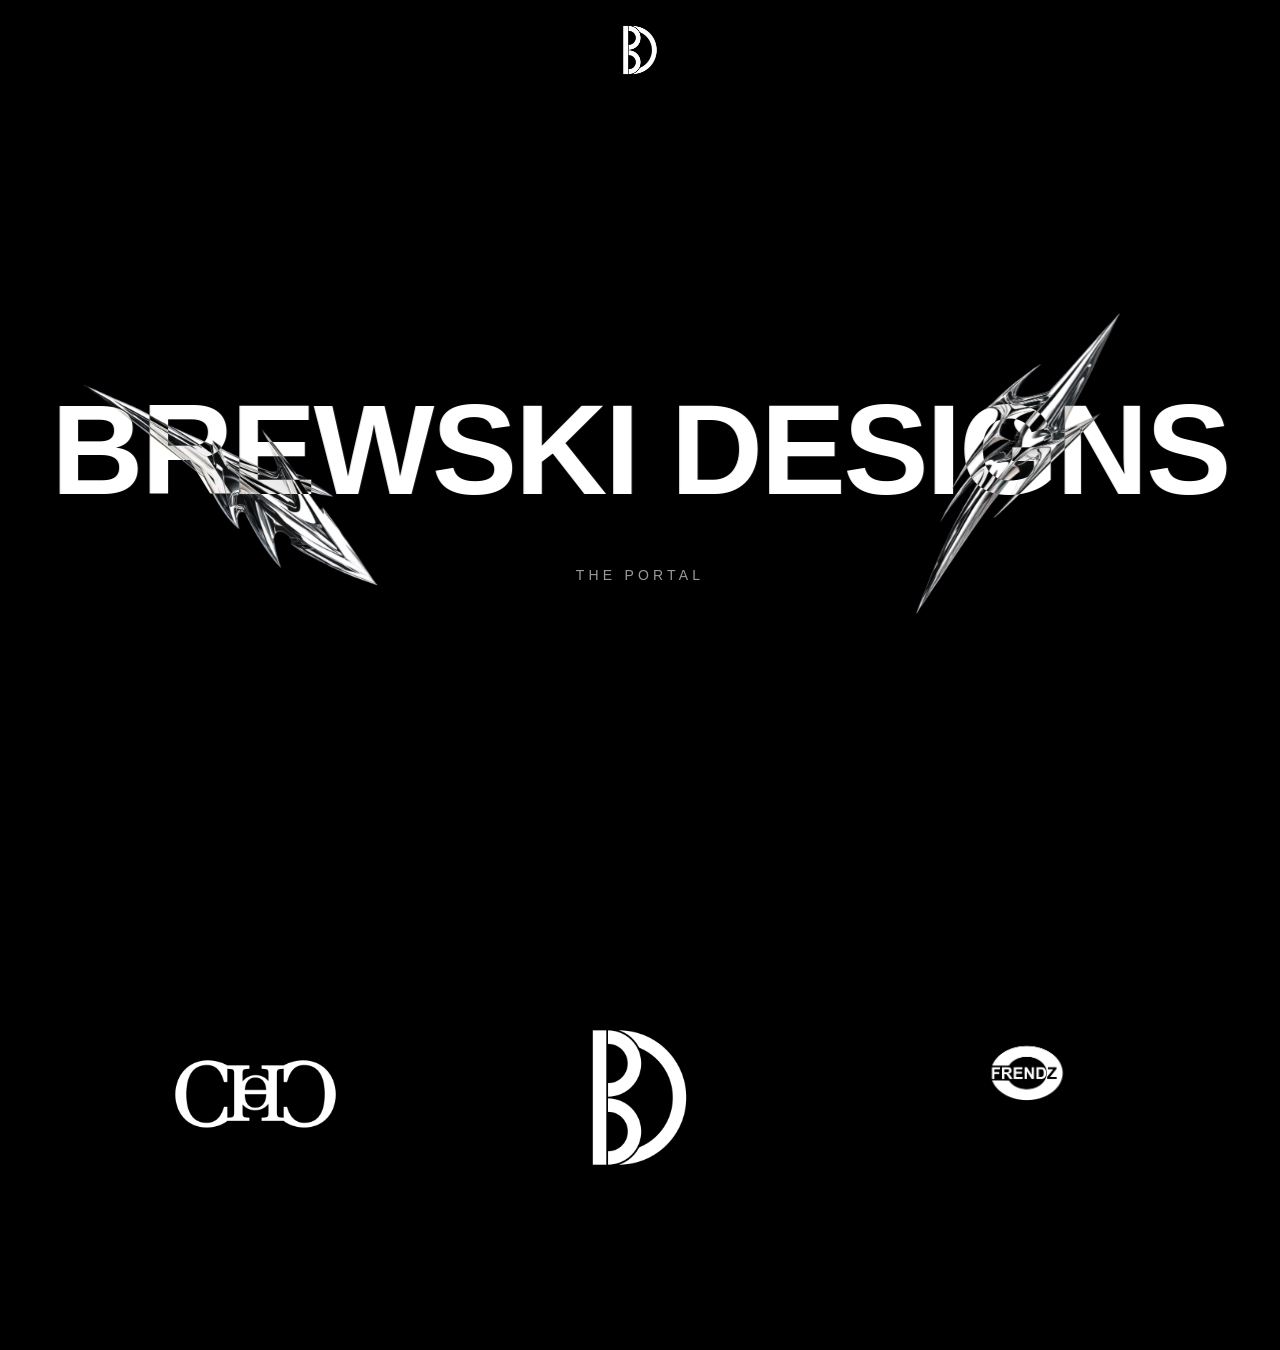
==== commit db4f967d: "app order updates + other" ====
--- a/index.html
+++ b/index.html
@@ -12,24 +12,14 @@
   <img class="floater floater--15 floater--static" src="assets/img-15.png" alt="" />
   <img class="floater floater--16" src="assets/img-16.png" alt="" />
   <img class="floater floater--3"  src="assets/img-3.png"  alt="" />
-  <img class="floater floater--11" src="assets/img-11.png" alt="" id="clicky" />
-  <img class="floater mini mini--a" src="assets/img-11.png" alt="" />
-  <img class="floater mini mini--b" src="assets/img-11.png" alt="" />
-  <img class="floater mini mini--c" src="assets/img-11.png" alt="" />
+
   <a class="floater logo logo--choc" href="https://chocstudio.com" target="_blank" rel="noopener"><img src="assets/choc-logo-white.png" alt="CHOC Studio" /></a>
-  <img class="floater logo logo--bd"     src="assets/img-15.png" alt="" />
-  <a class="floater logo logo--frendz" href="nea/index.html" target="_blank" rel="noopener"><img src="assets/frendz-logo.png" alt="FRENDZ OS" /></a>
-  <img class="floater floater--7"  src="assets/img-7.png"  alt="" />
+  <img class="floater logo logo--bd"     src="assets/img-15.png" alt="BREWSKI DESIGNS" />
+  <a class="floater logo logo--frendz" href="nea/" target="_blank" rel="noopener"><img src="assets/frendz-logo.png" alt="FRENDZ OS" /></a>
 
   <h1 class="title">BREWSKI DESIGNS</h1>
   <p class="tag">THE PORTAL</p>
 </main>
 
-<script>
-  document.getElementById('clicky').addEventListener('click', () => {
-    document.body.classList.toggle('revealed');
-  });
-</script>
-
 </body>
 </html>
--- a/styles.css
+++ b/styles.css
@@ -10,7 +10,7 @@
 .stage {
   position: relative;
   width: 100vw;
-  min-height: 200vh;
+  min-height: 150vh;
 }
 
 .title {
@@ -62,42 +62,23 @@
 .floater--3  { top: 42vh;  left:  6%; width: 24vw; animation-delay: -2s; }
 .floater--16 { top: 34vh;  right: 12%; width: 17vw; animation-delay: -4s; }
 
-/* middle center — 11 close to 7 so they overlap */
-.floater--11 { top: 122vh; left: 50%; width: 14vw; margin-left:  -7vw; animation-delay: -1s; z-index: 2; cursor: pointer; }
-
-/* three small copies of img-11, revealed on click */
-.mini {
-  width: 9vw;
-  opacity: 0;
-  pointer-events: none;
-  transition: opacity 3s ease, transform 3s ease;
-  z-index: 4;
-}
-/* three near the heading/subheading — above, left, right */
-.mini--a { top: 83vh; left: 50%; margin-left: -4.5vw; transform: translateY(20px);  animation-delay: -2s; }
-.mini--b { top: 99vh; left: 22%;                     transform: translate(30px, 0); animation-delay: -4s; }
-.mini--c { top: 99vh; right: 22%;                    transform: translate(-30px, 0); animation-delay: -6s; }
-
-body.revealed .mini { opacity: 1; transform: translate(0, 0); }
-
-/* small logos centered inside the top and left minis, behind the rings */
+/* =========================================================
+   THE THREE LOGOS — always visible across the lower half.
+   CHOC and FRENDZ (NEA) are clickable links; BD is just the mark.
+   ========================================================= */
 .logo {
-  width: 4vw;
-  opacity: 0;
-  pointer-events: none;
-  transition: opacity 3s ease;
+  top: 112vh;
+  width: 14vw;
+  opacity: 1;
   z-index: 2;
 }
-.logo--choc { top: 88vh;  left: 50%; margin-left: -2vw; animation-delay: -2s; }
-.logo--bd     { top: 104vh; left: calc(22% + 2.5vw);      animation-delay: -4s; }
-.logo--frendz { top: 102.5vh; right: calc(22% - 0.5vw); width: 10vw; animation-delay: -6s; }
+.logo--choc   { left: 20%;  margin-left: -7vw; animation-delay: -2s; }
+.logo--bd     { left: 50%;  margin-left: -7vw; animation-delay: -4s; }
+.logo--frendz { right: 20%; margin-right: -9vw; width: 18vw; animation-delay: -6s; }
 
-body.revealed .logo { opacity: 1; }
-
-/* choc logo wraps in an anchor — image fills the slot, link clickable once revealed */
+/* anchors fill their slot and stay clickable */
+a.logo { pointer-events: auto; cursor: pointer; }
 a.logo img { width: 100%; display: block; }
-body.revealed a.logo { pointer-events: auto; cursor: pointer; }
-.floater--7  { top: 135vh; left: 50%; width: 18vw; margin-left:  -9vw; animation-delay: -3s; }
 
 /* --- modifiers --- */
 .floater--static { animation: none; }
@@ -136,6 +117,13 @@
   .floater { width: 40vw !important; }
   .floater--15 { width: 16vw !important; margin-left: -8vw !important; }
   .title { white-space: normal; }
+
+  /* phone: stack the three portal logos vertically, centred + tappable, no overlap */
+  .logo { left: 50% !important; right: auto !important; width: 34vw !important; margin-left: -17vw !important; margin-right: 0 !important; }
+  .logo--frendz { width: 46vw !important; margin-left: -23vw !important; }
+  .logo--choc   { top: 80vh !important; }
+  .logo--frendz { top: 102vh !important; }
+  .logo--bd     { top: 124vh !important; }
 }
 
 @media (prefers-reduced-motion: reduce) {
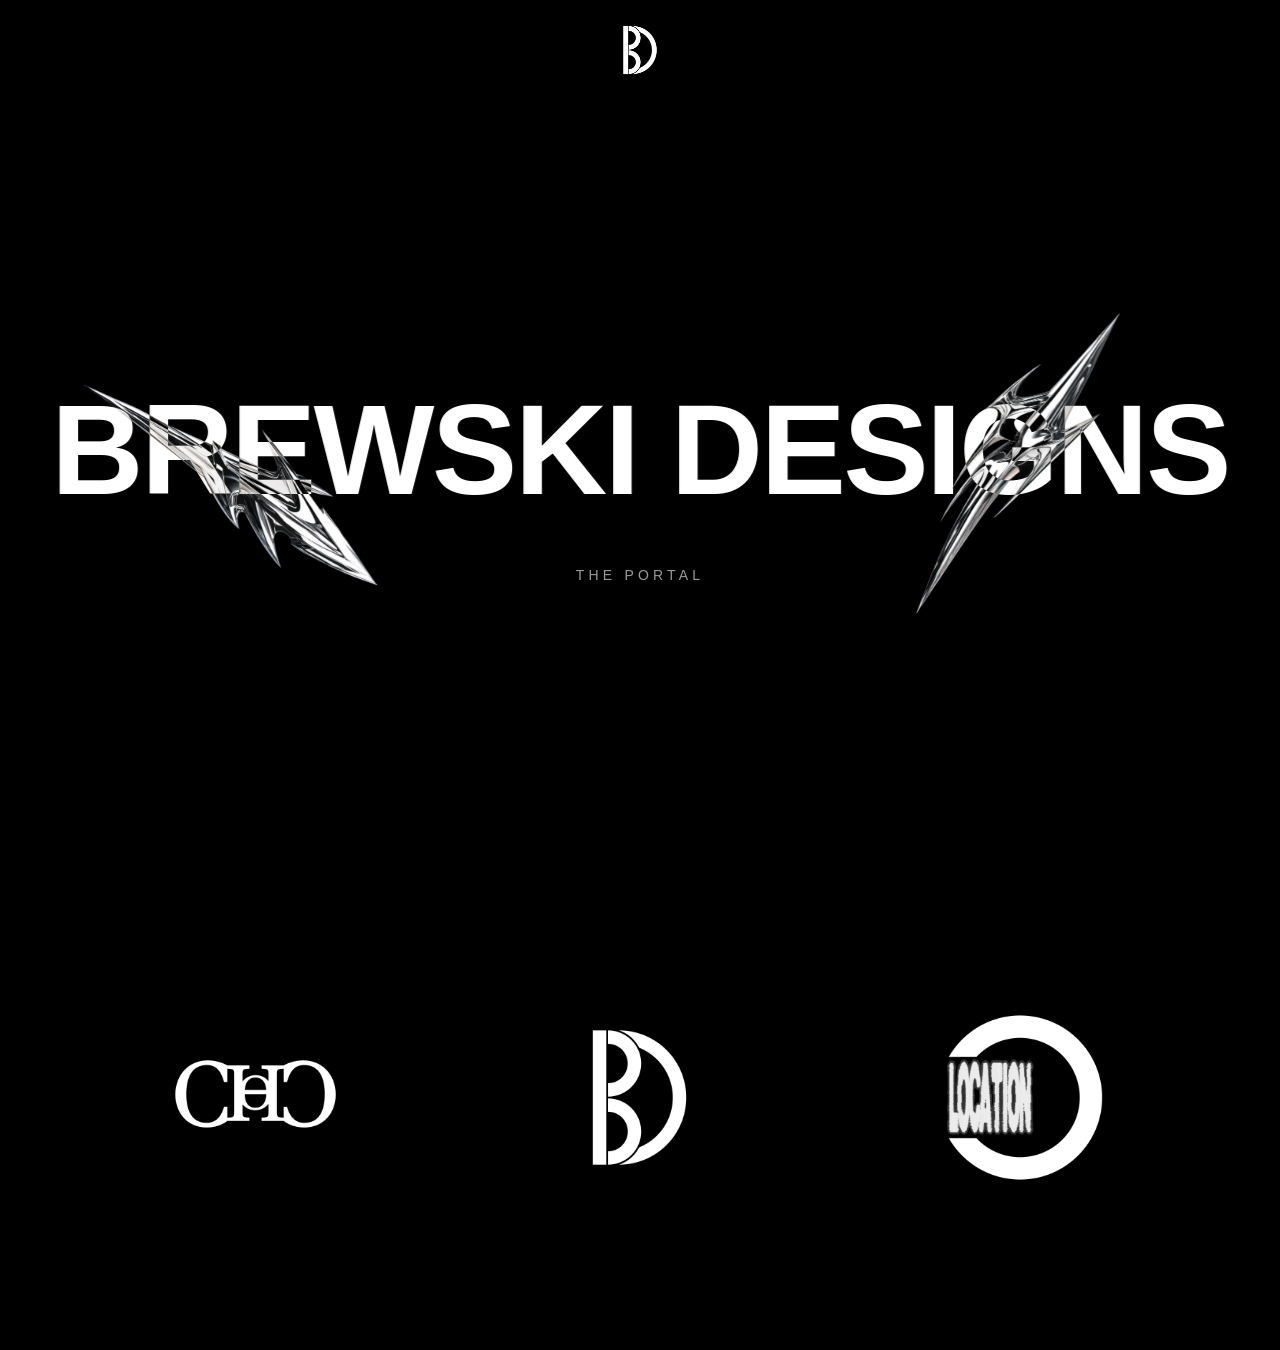
==== commit 50bfeccc: "idek" ====
--- a/index.html
+++ b/index.html
@@ -15,7 +15,7 @@
 
   <a class="floater logo logo--choc" href="https://chocstudio.com" target="_blank" rel="noopener"><img src="assets/choc-logo-white.png" alt="CHOC Studio" /></a>
   <img class="floater logo logo--bd"     src="assets/img-15.png" alt="BREWSKI DESIGNS" />
-  <a class="floater logo logo--frendz" href="nea/" target="_blank" rel="noopener"><img src="assets/frendz-logo.png" alt="FRENDZ OS" /></a>
+  <a class="floater logo logo--frendz" href="nea/" target="_blank" rel="noopener"><img src="assets/location for portal.png" alt="LOCATION OS" /></a>
 
   <h1 class="title">BREWSKI DESIGNS</h1>
   <p class="tag">THE PORTAL</p>
--- a/styles.css
+++ b/styles.css
@@ -74,7 +74,7 @@
 }
 .logo--choc   { left: 20%;  margin-left: -7vw; animation-delay: -2s; }
 .logo--bd     { left: 50%;  margin-left: -7vw; animation-delay: -4s; }
-.logo--frendz { right: 20%; margin-right: -9vw; width: 18vw; animation-delay: -6s; }
+.logo--frendz { right: 20%; margin-right: -7vw; width: 14vw; animation-delay: -6s; }
 
 /* anchors fill their slot and stay clickable */
 a.logo { pointer-events: auto; cursor: pointer; }
@@ -120,7 +120,6 @@
 
   /* phone: stack the three portal logos vertically, centred + tappable, no overlap */
   .logo { left: 50% !important; right: auto !important; width: 34vw !important; margin-left: -17vw !important; margin-right: 0 !important; }
-  .logo--frendz { width: 46vw !important; margin-left: -23vw !important; }
   .logo--choc   { top: 80vh !important; }
   .logo--frendz { top: 102vh !important; }
   .logo--bd     { top: 124vh !important; }
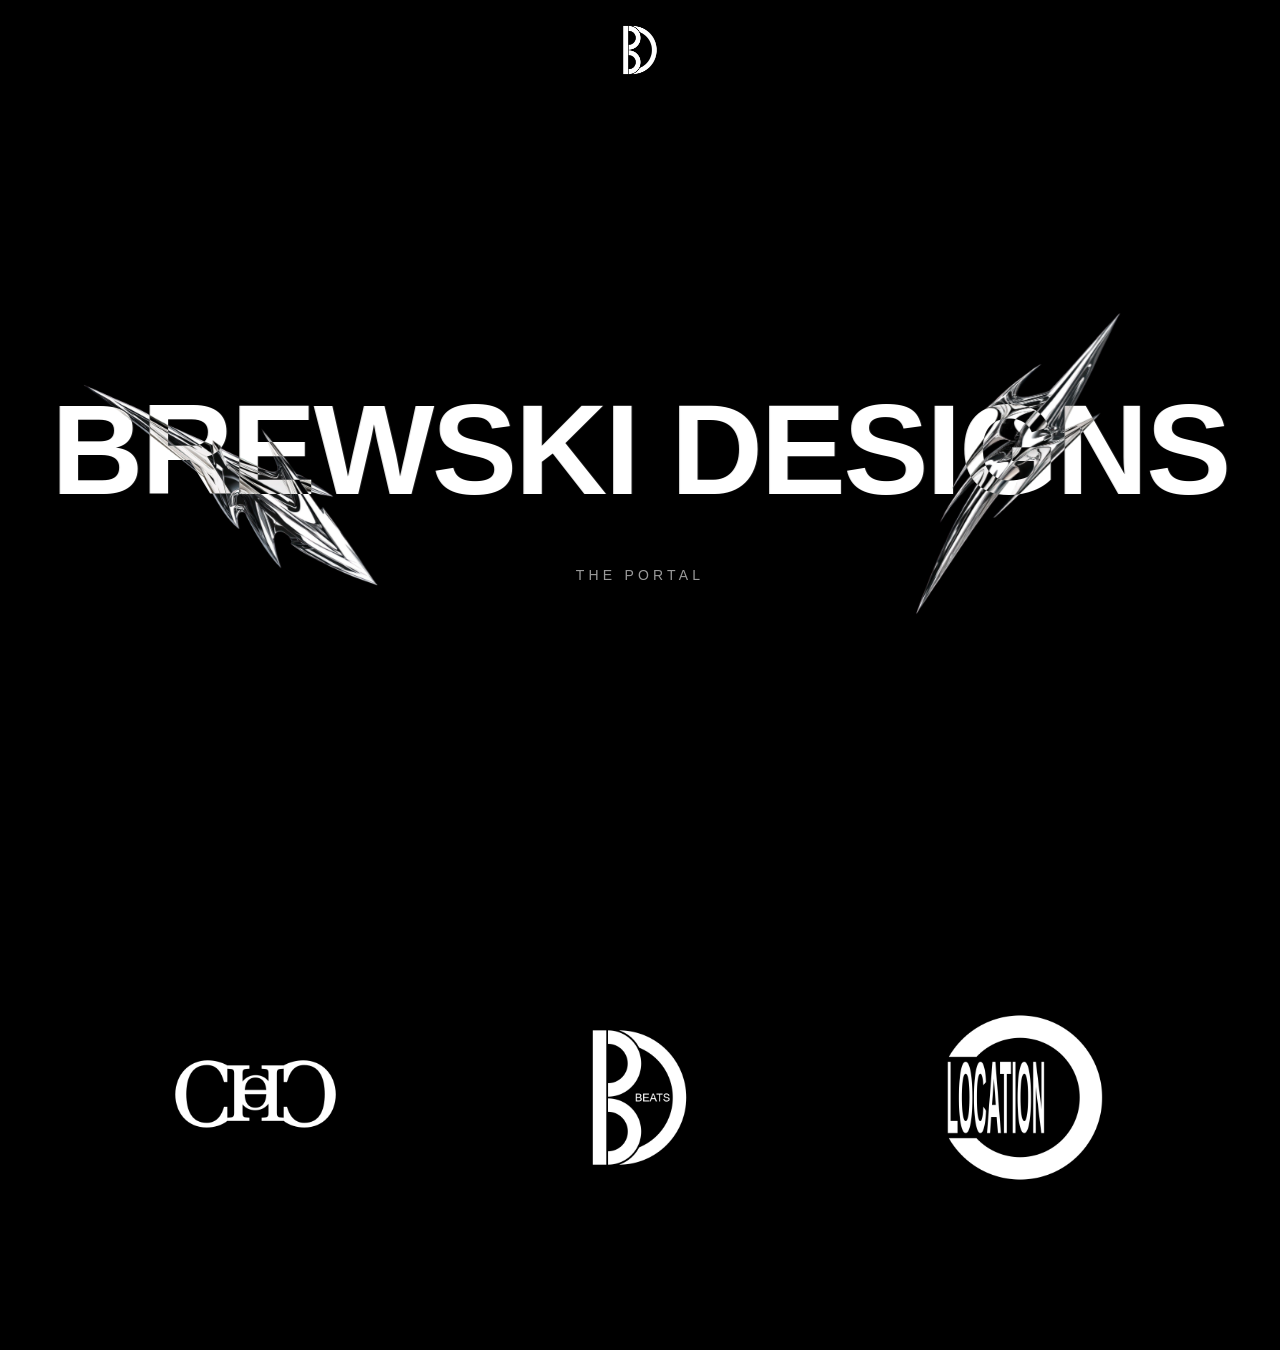
==== commit f4a470c5: "logo updates" ====
--- a/index.html
+++ b/index.html
@@ -4,6 +4,8 @@
 <meta charset="utf-8" />
 <meta name="viewport" content="width=device-width, initial-scale=1" />
 <title>BREWSKI DESIGNS — THE PORTAL</title>
+<link rel="icon" type="image/png" href="favicon.png" />
+<link rel="apple-touch-icon" href="favicon.png" />
 <link rel="stylesheet" href="styles.css" />
 </head>
 <body>
@@ -14,7 +16,7 @@
   <img class="floater floater--3"  src="assets/img-3.png"  alt="" />
 
   <a class="floater logo logo--choc" href="https://chocstudio.com" target="_blank" rel="noopener"><img src="assets/choc-logo-white.png" alt="CHOC Studio" /></a>
-  <img class="floater logo logo--bd"     src="assets/img-15.png" alt="BREWSKI DESIGNS" />
+  <img class="floater logo logo--bd"     src="assets/bd-beats.png" alt="BD BEATS" />
   <a class="floater logo logo--frendz" href="nea/" target="_blank" rel="noopener"><img src="assets/location for portal.png" alt="LOCATION OS" /></a>
 
   <h1 class="title">BREWSKI DESIGNS</h1>
